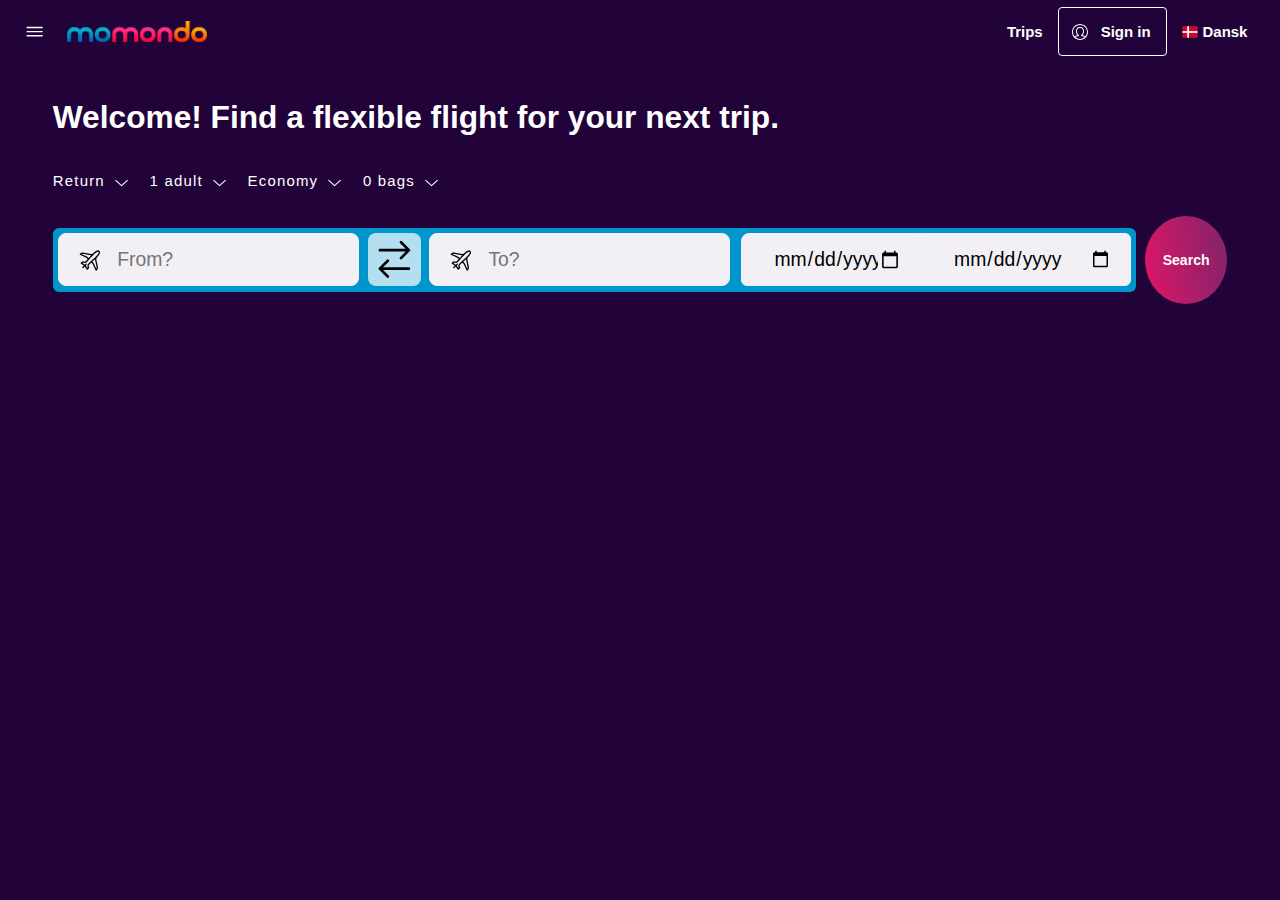
==== index.html @ 972aa904 "front page form now fully styled" ====
<!DOCTYPE html>
<html lang="en">

<head>
    <meta charset="UTF-8" />
    <meta http-equiv="X-UA-Compatible" content="IE=edge" />
    <meta name="viewport" content="width=device-width, initial-scale=1.0" />
    <title>Document</title>
    <link rel="stylesheet" href="css_app.css" />
</head>

<body oncontextmenu="toggle_menu(); return false">
    <div id="menu_container" onclick="toggle_menu()">
        <div id="menu"></div>
    </div>
    <header>
        <nav>
            <div id="logo_container">
                <button id="burger" onclick="toggle_menu()">
                    <svg style="fill: white; width: 1.55rem" xmlns="http://www.w3.org/2000/svg" viewBox="0 0 200 200">
                        <path
                            d="M155 135H45a5 5 0 1 1 0-10h110c2.762 0 5 2.238 5 5s-2.238 5-5 5zm0-30H45a5 5 0 1 1 0-10h110a5 5 0 1 1 0 10zm0-30H45a5 5 0 0 1 0-10h110a5 5 0 1 1 0 10z">
                        </path>
                    </svg>
                </button>
                <button id="burger_x" style="display:none;" onclick="toggle_menu()">
                    <svg style="fill: white; width: 1.55rem" xmlns="http://www.w3.org/2000/svg" viewBox="0 0 200 200">
                        <path
                            d="M168.535 168.535a4.998 4.998 0 0 1-7.07 0L100 107.071l-61.464 61.464a5 5 0 1 1-7.071-7.07L92.929 100L31.464 38.536a5 5 0 1 1 7.071-7.071L100 92.929l61.465-61.464a5 5 0 0 1 7.07 7.071L107.071 100l61.464 61.465a4.998 4.998 0 0 1 0 7.07z">
                        </path>
                    </svg>
                </button>

                <a class="toggle_mobile" href="/">
                    <span cleanup=""><svg style="width: 1.45rem" viewBox="0 0 156 156"
                            xmlns="http://www.w3.org/2000/svg">
                            <defs>
                                <linearGradient x1=".026%" y1="50.008%" x2="100%" y2="50.008%" id="logos805a">
                                    <stop stop-color="#FCB913" offset="0%"></stop>
                                    <stop stop-color="#FBAC15" offset="7%"></stop>
                                    <stop stop-color="#F57A1B" offset="38%"></stop>
                                    <stop stop-color="#F15620" offset="64%"></stop>
                                    <stop stop-color="#EF4023" offset="86%"></stop>
                                    <stop stop-color="#EE3824" offset="100%"></stop>
                                </linearGradient>
                                <linearGradient x1=".027%" y1="49.985%" x2="100%" y2="49.985%" id="logos805b">
                                    <stop stop-color="#E84698" offset="0%"></stop>
                                    <stop stop-color="#E64392" offset="18%"></stop>
                                    <stop stop-color="#E23C82" offset="42%"></stop>
                                    <stop stop-color="#DB3166" offset="69%"></stop>
                                    <stop stop-color="#D12040" offset="98%"></stop>
                                    <stop stop-color="#D01F3D" offset="100%"></stop>
                                </linearGradient>
                                <linearGradient x1="-.015%" y1="50.04%" x2="99.966%" y2="50.04%" id="logos805c">
                                    <stop stop-color="#48C3D6" offset="0%"></stop>
                                    <stop stop-color="#42BBD3" offset="18%"></stop>
                                    <stop stop-color="#32A6CA" offset="44%"></stop>
                                    <stop stop-color="#1784BB" offset="76%"></stop>
                                    <stop stop-color="#0067AE" offset="100%"></stop>
                                </linearGradient>
                                <linearGradient x1=".001%" y1="50.048%" x2="100%" y2="50.048%" id="logos805d">
                                    <stop stop-color="#E84698" offset="0%"></stop>
                                    <stop stop-color="#E64392" offset="18%"></stop>
                                    <stop stop-color="#E23C82" offset="42%"></stop>
                                    <stop stop-color="#DB3166" offset="69%"></stop>
                                    <stop stop-color="#D12040" offset="98%"></stop>
                                    <stop stop-color="#D01F3D" offset="100%"></stop>
                                </linearGradient>
                                <linearGradient x1=".03%" y1="49.99%" x2="100.045%" y2="49.99%" id="logos805e">
                                    <stop stop-color="#FCB913" offset="0%"></stop>
                                    <stop stop-color="#FBAC15" offset="7%"></stop>
                                    <stop stop-color="#F57A1B" offset="38%"></stop>
                                    <stop stop-color="#F15620" offset="64%"></stop>
                                    <stop stop-color="#EF4023" offset="86%"></stop>
                                    <stop stop-color="#EE3824" offset="100%"></stop>
                                </linearGradient>
                                <linearGradient x1=".008%" y1="49.989%" x2="99.979%" y2="49.989%" id="logos805f">
                                    <stop stop-color="#E84698" offset="0%"></stop>
                                    <stop stop-color="#E64392" offset="18%"></stop>
                                    <stop stop-color="#E23C82" offset="42%"></stop>
                                    <stop stop-color="#DB3166" offset="69%"></stop>
                                    <stop stop-color="#D12040" offset="98%"></stop>
                                    <stop stop-color="#D01F3D" offset="100%"></stop>
                                </linearGradient>
                                <linearGradient x1="-.011%" y1="50.024%" x2="99.999%" y2="50.024%" id="logos805g">
                                    <stop stop-color="#48C3D6" offset="0%"></stop>
                                    <stop stop-color="#42BBD3" offset="18%"></stop>
                                    <stop stop-color="#32A6CA" offset="44%"></stop>
                                    <stop stop-color="#1784BB" offset="76%"></stop>
                                    <stop stop-color="#0067AE" offset="100%"></stop>
                                </linearGradient>
                                <linearGradient x1=".001%" y1="49.995%" x2="100.01%" y2="49.995%" id="logos805h">
                                    <stop stop-color="#FCB913" offset="0%"></stop>
                                    <stop stop-color="#FBAC15" offset="7%"></stop>
                                    <stop stop-color="#F57A1B" offset="38%"></stop>
                                    <stop stop-color="#F15620" offset="64%"></stop>
                                    <stop stop-color="#EF4023" offset="86%"></stop>
                                    <stop stop-color="#EE3824" offset="100%"></stop>
                                </linearGradient>
                                <linearGradient x1="-.015%" y1="50.005%" x2="99.99%" y2="50.005%" id="logos805i">
                                    <stop stop-color="#48C3D6" offset="0%"></stop>
                                    <stop stop-color="#42BBD3" offset="18%"></stop>
                                    <stop stop-color="#32A6CA" offset="44%"></stop>
                                    <stop stop-color="#1784BB" offset="76%"></stop>
                                    <stop stop-color="#0067AE" offset="100%"></stop>
                                </linearGradient>
                                <linearGradient x1="-.005%" y1="49.951%" x2="100.001%" y2="49.951%" id="logos805j">
                                    <stop stop-color="#E84698" offset="0%"></stop>
                                    <stop stop-color="#E64392" offset="18%"></stop>
                                    <stop stop-color="#E23C82" offset="42%"></stop>
                                    <stop stop-color="#DB3166" offset="69%"></stop>
                                    <stop stop-color="#D12040" offset="98%"></stop>
                                    <stop stop-color="#D01F3D" offset="100%"></stop>
                                </linearGradient>
                                <linearGradient x1="-.02%" y1="49.977%" x2="100.002%" y2="49.977%" id="logos805k">
                                    <stop stop-color="#48C3D6" offset="0%"></stop>
                                    <stop stop-color="#42BBD3" offset="18%"></stop>
                                    <stop stop-color="#32A6CA" offset="44%"></stop>
                                    <stop stop-color="#1784BB" offset="76%"></stop>
                                    <stop stop-color="#0067AE" offset="100%"></stop>
                                </linearGradient>
                                <linearGradient x1="-.003%" y1="50%" x2="100.01%" y2="50%" id="logos805l">
                                    <stop stop-color="#FCB913" offset="0%"></stop>
                                    <stop stop-color="#FBAC15" offset="7%"></stop>
                                    <stop stop-color="#F57A1B" offset="38%"></stop>
                                    <stop stop-color="#F15620" offset="64%"></stop>
                                    <stop stop-color="#EF4023" offset="86%"></stop>
                                    <stop stop-color="#EE3824" offset="100%"></stop>
                                </linearGradient>
                            </defs>
                            <g fill="none">
                                <path
                                    d="M66.723.81a1.13 1.13 0 00-.947 1.116 1.006 1.006 0 000 .144l7.373 47.78v.09a.777.777 0 00.776.618l.152-.02a30.07 30.07 0 013.907-.272 29.42 29.42 0 013.928.276h.143a.776.776 0 00.772-.723l7.374-47.703c0-.035.023-.183.023-.218 0-.522-.358-.976-.865-1.097-.032 0-.16-.023-.195-.03A78.832 78.832 0 0078 0a77.604 77.604 0 00-11.254.81h-.023z"
                                    fill="url(#logos805a)"></path>
                                <path
                                    d="M66.723 154.794a1.123 1.123 0 01-.947-1.113.932.932 0 010-.144l7.373-47.78v-.09a.777.777 0 01.776-.618h.152c2.598.369 5.236.369 7.835 0h.143a.777.777 0 01.772.724l7.374 47.694c0 .04.023.183.023.222 0 .523-.358.977-.865 1.097l-.195.031a78.582 78.582 0 01-22.433 0l-.008-.023z"
                                    fill="url(#logos805b)"></path>
                                <path
                                    d="M154.8 66.5a1.118 1.118 0 00-1.105-.949h-.148l-47.665 7.392a.465.465 0 00-.085 0 .778.778 0 00-.617.754v.152a28.247 28.247 0 010 7.858v.144c0 .353.238.661.578.751l.143.024 47.577 7.391c.038 0 .186.023.225.023.52.001.973-.359 1.09-.867.015-.063.025-.127.031-.19a78.937 78.937 0 000-22.49l-.023.007z"
                                    fill="url(#logos805c)"></path>
                                <path
                                    d="M1.2 66.5a1.126 1.126 0 011.109-.949h.147l47.666 7.392a.422.422 0 01.085 0 .778.778 0 01.617.754.99.99 0 010 .152 29.892 29.892 0 00-.271 3.918c.003 1.317.095 2.632.275 3.937v.143c0 .352-.236.66-.574.751l-.144.024-47.58 7.391c-.035 0-.182.024-.217.024a1.122 1.122 0 01-1.09-.868 1.56 1.56 0 01-.032-.19 79.074 79.074 0 010-22.49l.008.011z"
                                    fill="url(#logos805d)"></path>
                                <path
                                    d="M106.639 5.478a1.124 1.124 0 00-1.44.622L87.736 51.177a.779.779 0 00.454 1.066 28.37 28.37 0 016.784 3.929c.037.03.076.06.116.085a.775.775 0 00.94-.128s.07-.074.092-.109l30.168-37.619c.02-.031.105-.148.124-.183.259-.45.175-1.02-.201-1.377a1.382 1.382 0 00-.152-.124 79.014 79.014 0 00-9.255-6.299 77.638 77.638 0 00-10.144-4.937l-.023-.003z"
                                    fill="url(#logos805e)"></path>
                                <path
                                    d="M29.834 138.828a1.122 1.122 0 01-.268-1.435c.024-.04.055-.078.082-.117l30.226-37.685a.775.775 0 011.145-.132 30.447 30.447 0 003.248 2.198 28.911 28.911 0 003.539 1.727l.132.058a.779.779 0 01.36.88s-.03.097-.046.14l-17.416 44.983a.92.92 0 01-.09.202c-.26.45-.794.662-1.292.514a1.895 1.895 0 01-.178-.074 78.232 78.232 0 01-19.426-11.25l-.016-.009z"
                                    fill="url(#logos805f)"></path>
                                <path
                                    d="M150.148 106.512a1.126 1.126 0 00-.489-1.377.752.752 0 00-.132-.059l-44.96-17.506-.082-.035a.775.775 0 00-.974.49 30.766 30.766 0 01-1.72 3.529 29.594 29.594 0 01-2.203 3.271.78.78 0 00.151 1.152l37.525 30.24a1.116 1.116 0 001.552-.07l.121-.153a79.021 79.021 0 0011.211-19.478v-.004z"
                                    fill="url(#logos805g)"></path>
                                <path
                                    d="M17.129 29.52a1.115 1.115 0 011.432-.265.636.636 0 01.12.085L56.27 59.63l.07.058a.78.78 0 01.155.97l-.09.124a27.957 27.957 0 00-3.915 6.8l-.058.132a.775.775 0 01-.877.362l-.136-.05-44.88-17.452a.93.93 0 01-.201-.094 1.122 1.122 0 01-.512-1.291c.019-.063.042-.124.07-.183a78.686 78.686 0 0111.222-19.452l.012-.035z"
                                    fill="url(#logos805h)"></path>
                                <path
                                    d="M138.84 29.473a1.116 1.116 0 00-1.432-.265l-.12.086L99.72 59.61c-.024 0-.047.039-.07.054a.78.78 0 00-.151.969c.026.044.054.087.085.128a29.64 29.64 0 012.192 3.252 29.301 29.301 0 011.727 3.545c.017.045.037.089.058.132a.775.775 0 00.878.362l.14-.055 44.87-17.506c.068-.028.134-.059.198-.093a1.122 1.122 0 00.439-1.475 78.76 78.76 0 00-11.254-19.451h.008z"
                                    fill="url(#logos805i)"></path>
                                <path
                                    d="M5.875 106.566c-.198-.516.008-1.1.485-1.377l.136-.066 44.95-17.506a.322.322 0 01.084-.031.775.775 0 01.974.486 30.22 30.22 0 001.72 3.528 29.691 29.691 0 002.29 3.385.78.78 0 01-.125.941s-.078.07-.113.094l-37.498 30.27-.178.124a1.12 1.12 0 01-1.378-.202c-.023-.02-.1-.124-.124-.148a78.77 78.77 0 01-6.29-9.305 77.923 77.923 0 01-4.933-10.165v-.028z"
                                    fill="url(#logos805j)"></path>
                                <path
                                    d="M126.213 138.793a1.126 1.126 0 00.182-1.56L96.15 99.572a.775.775 0 00-1.14-.132 29.566 29.566 0 01-3.25 2.197 28.733 28.733 0 01-3.535 1.74l-.132.058a.779.779 0 00-.306 1.015l17.463 44.983c0 .035.073.167.089.203.26.453.797.666 1.296.513l.178-.07a78.617 78.617 0 0019.403-11.282l-.003-.004z"
                                    fill="url(#logos805k)"></path>
                                <path
                                    d="M49.315 5.497a1.12 1.12 0 011.37.49l.065.132L68.233 51.18c.01.028.02.057.027.086a.779.779 0 01-.485.98 28.459 28.459 0 00-6.78 3.933c-.037.032-.076.06-.116.086a.775.775 0 01-.94-.124 1.412 1.412 0 01-.089-.113L29.66 18.436a7.444 7.444 0 01-.133-.183c-.26-.45-.176-1.02.202-1.377a1.58 1.58 0 01.152-.124 78.835 78.835 0 019.282-6.307 77.891 77.891 0 0110.12-4.944l.032-.004z"
                                    fill="url(#logos805l)"></path>
                            </g>
                        </svg></span>
                </a>
                <a href="/"><img id="logo" class="toggle_700" src="img/momondo.png" alt="momondo.png" /></a>

            </div>

            <div class="flex">
                <a href="trips" class="orange-hover">Trips</a>

                <div class="toggle_700_flex" id="login-button">
                    <svg id="man" xmlns="http://www.w3.org/2000/svg" viewBox="0 0 200 200">
                        <path
                            d="M180 100c0-44.1-35.9-80-80-80s-80 35.9-80 80s35.9 80 80 80s80-35.9 80-80zm-80-70c38.6 0 70 31.4 70 70c0 16.3-5.6 31.3-15 43.2c-.5-.7-1-1.4-1.7-2c-3.2-3.1-17.3-7.1-27.3-9.6c9.5-10.2 13.9-25.5 13.9-38.3c0-28.7-13.5-43.3-40-43.3s-40 14.6-40.1 43.3c0 12.8 4.4 28.1 13.9 38.3c-9.9 2.5-24 6.5-27.2 9.5c-.6.6-1.2 1.2-1.7 2C35.6 131.2 30 116.2 30 100c0-38.6 31.4-70 70-70zM52 150.9c.6-1.4 1.1-2.1 1.3-2.4c3.4-2.2 25.1-8 32.5-9.5c4.5-.9 5.5-7 1.4-9.3c-10.4-5.8-17.4-20.5-17.4-36.4C70 70 79 60 100 60c20.7 0 30 10.3 30 33.3c0 15.7-7.2 30.7-17.4 36.4c-4 2.2-3.1 8.3 1.4 9.2c9.6 2.1 29.4 7.4 32.6 9.5c.3.3.8 1.1 1.4 2.4c-27.1 25.5-69 25.6-96 .1z">
                        </path>
                    </svg>
                    <a class="login-letteres" href="signin">Sign in</a>
                </div>

                <a href="signin" class="toggle_mobile">
                    <svg id="man" xmlns="http://www.w3.org/2000/svg" viewBox="0 0 200 200">
                        <path
                            d="M180 100c0-44.1-35.9-80-80-80s-80 35.9-80 80s35.9 80 80 80s80-35.9 80-80zm-80-70c38.6 0 70 31.4 70 70c0 16.3-5.6 31.3-15 43.2c-.5-.7-1-1.4-1.7-2c-3.2-3.1-17.3-7.1-27.3-9.6c9.5-10.2 13.9-25.5 13.9-38.3c0-28.7-13.5-43.3-40-43.3s-40 14.6-40.1 43.3c0 12.8 4.4 28.1 13.9 38.3c-9.9 2.5-24 6.5-27.2 9.5c-.6.6-1.2 1.2-1.7 2C35.6 131.2 30 116.2 30 100c0-38.6 31.4-70 70-70zM52 150.9c.6-1.4 1.1-2.1 1.3-2.4c3.4-2.2 25.1-8 32.5-9.5c4.5-.9 5.5-7 1.4-9.3c-10.4-5.8-17.4-20.5-17.4-36.4C70 70 79 60 100 60c20.7 0 30 10.3 30 33.3c0 15.7-7.2 30.7-17.4 36.4c-4 2.2-3.1 8.3 1.4 9.2c9.6 2.1 29.4 7.4 32.6 9.5c.3.3.8 1.1 1.4 2.4c-27.1 25.5-69 25.6-96 .1z">
                        </path>
                    </svg>
                </a>

                <div class="flex">
                    <img id="denmark-icon" src="img/denmark-icon.png" alt="denmark icon" />
                    <a href="danish" id="dansk" class="orange-hover toggle_700">Dansk</a>
                </div>
            </div>
        </nav>
    </header>

























    <main id="index">
        <div class="center_container">
            <h1>Welcome! Find a flexible flight for your next trip.</h1>
        </div>

        <div class="center_container">
            <div id="trip_details">
                <div>
                    <p>Return</p>
                    <svg style="width:1.2rem;fill:white;margin-left:6px;" xmlns="http://www.w3.org/2000/svg"
                        viewBox="0 0 200 200">
                        <path
                            d="M100 135a4.99 4.99 0 0 1-3.363-1.3l-55-50a5 5 0 1 1 6.727-7.399L100 123.243L151.637 76.3a5 5 0 1 1 6.726 7.399l-55 50A4.986 4.986 0 0 1 100 135z">
                        </path>
                    </svg>
                </div>
                <div>
                    <p>1 adult</p>
                    <svg style="width:1.2rem;fill:white;margin-left:6px;" xmlns="http://www.w3.org/2000/svg"
                        viewBox="0 0 200 200">
                        <path
                            d="M100 135a4.99 4.99 0 0 1-3.363-1.3l-55-50a5 5 0 1 1 6.727-7.399L100 123.243L151.637 76.3a5 5 0 1 1 6.726 7.399l-55 50A4.986 4.986 0 0 1 100 135z">
                        </path>
                    </svg>
                </div>
                <div>
                    <p>Economy</p>
                    <svg style="width:1.2rem;fill:white;margin-left:6px;" xmlns="http://www.w3.org/2000/svg"
                        viewBox="0 0 200 200">
                        <path
                            d="M100 135a4.99 4.99 0 0 1-3.363-1.3l-55-50a5 5 0 1 1 6.727-7.399L100 123.243L151.637 76.3a5 5 0 1 1 6.726 7.399l-55 50A4.986 4.986 0 0 1 100 135z">
                        </path>
                    </svg>
                </div>
                <div>
                    <p>0 bags</p>
                    <svg style="width:1.2rem;fill:white;margin-left:6px;" xmlns="http://www.w3.org/2000/svg"
                        viewBox="0 0 200 200">
                        <path
                            d="M100 135a4.99 4.99 0 0 1-3.363-1.3l-55-50a5 5 0 1 1 6.727-7.399L100 123.243L151.637 76.3a5 5 0 1 1 6.726 7.399l-55 50A4.986 4.986 0 0 1 100 135z">
                        </path>
                    </svg>
                </div>
            </div>
            <form id="flight_form" action="http://localhost/flight_search">
                <div id="from_to_container">
                    <div id="from-container">
                        <div class="input-caontainer">
                            <svg style="width:1.5rem;" xmlns="http://www.w3.org/2000/svg" viewBox="0 0 200 200">
                                <path
                                    d="M140.448 177.069l-19.846-43.661c-2.877-6.328-7.998-11.612-12.447-14.676a1029.409 1029.409 0 0 1-14.935 12.983c-4.045 3.618-5.452 9.494-3.67 15.347l2.733 8.981a4.997 4.997 0 0 1-1.248 4.991l-10 10c-2.267 2.268-6.043 1.838-7.754-.851l-14.154-22.241l-10.592 10.592a5 5 0 1 1-7.071-7.07l10.593-10.593l-22.242-14.153c-2.695-1.716-3.112-5.493-.851-7.754l10-10a5 5 0 0 1 4.992-1.248l8.981 2.733c5.85 1.777 11.728.375 15.348-3.671c4.269-5.007 8.599-9.988 12.983-14.935c-3.063-4.449-8.349-9.571-14.676-12.447L22.931 59.552c-3.563-1.619-3.965-6.539-.705-8.712l11.53-7.687a15.083 15.083 0 0 1 11.333-2.213l60.319 12.364c6.006 1.33 14.836-3.512 20.984-9.246c6.775-6.625 13.831-12.567 25.684-17.738c5.899-2.573 12.876-1.07 17.773 3.828l.003.002c4.898 4.897 6.401 11.874 3.828 17.773c-5.171 11.853-11.111 18.909-17.735 25.682c-5.736 6.148-10.583 14.976-9.266 20.906l12.382 60.4a15.1 15.1 0 0 1-2.215 11.332l-7.687 11.53c-2.182 3.276-7.096 2.849-8.711-.704zm-24.66-65.169c5.789 4.467 10.925 10.784 13.918 17.369l16.123 35.472l2.697-4.045a5.034 5.034 0 0 0 .738-3.778L136.9 96.6a19.235 19.235 0 0 1-.445-3.891a1041.686 1041.686 0 0 1-20.667 19.191zm-49.416 28.799l12 18.857l3.471-3.471l-1.86-6.111c-2.938-9.652-.396-19.525 6.631-25.767l.077-.066c23.665-20.174 47.419-42.531 62.016-57.438c6.149-6.558 10.969-11.688 15.808-22.779c1.113-2.552-.165-5.136-1.733-6.703l-.003-.002c-1.567-1.568-4.151-2.846-6.704-1.734c-10.394 4.535-15.439 8.933-22.782 15.811c-15.335 15.027-37.539 38.676-57.433 62.013l-.067.076c-6.242 7.028-16.115 9.567-25.767 6.631l-6.111-1.859l-3.471 3.471l18.858 12l7.164-7.163a5 5 0 1 1 7.071 7.07l-7.165 7.164zM35.258 54.17l35.471 16.124c6.585 2.993 12.903 8.128 17.37 13.918a1045.845 1045.845 0 0 1 19.202-20.678a19.358 19.358 0 0 1-3.982-.452L43.081 50.735a5.039 5.039 0 0 0-3.778.738l-4.045 2.697z">
                                </path>
                            </svg>
                            <input id="from-input" type="text" placeholder="From?" oninput="show_from_results()">
                        </div>
                        <div id="from-results"></div>
                    </div>
                    <div id="switch">
                        <svg xmlns="http://www.w3.org/2000/svg" viewBox="0 0 200 200">
                            <path
                                d="M71.465 101.465a4.998 4.998 0 0 1 7.07 0a4.998 4.998 0 0 1 0 7.07L57.071 130H155a5 5 0 1 1 0 10H57.071l21.464 21.465a4.998 4.998 0 0 1 0 7.07a4.998 4.998 0 0 1-7.07 0l-30-30a4.998 4.998 0 0 1 0-7.07l30-30zm87.071-32.929a5 5 0 0 0 0-7.071l-30-30a5.001 5.001 0 0 0-7.071 7.071L142.929 60H45a5 5 0 1 0 0 10h97.929l-21.464 21.464a5 5 0 1 0 7.071 7.071l30-29.999z">
                            </path>
                        </svg>
                    </div>
                    <div id="to-container">
                        <div class="input-caontainer">
                            <svg style="width:1.5rem;" xmlns="http://www.w3.org/2000/svg" viewBox="0 0 200 200">
                                <path
                                    d="M140.448 177.069l-19.846-43.661c-2.877-6.328-7.998-11.612-12.447-14.676a1029.409 1029.409 0 0 1-14.935 12.983c-4.045 3.618-5.452 9.494-3.67 15.347l2.733 8.981a4.997 4.997 0 0 1-1.248 4.991l-10 10c-2.267 2.268-6.043 1.838-7.754-.851l-14.154-22.241l-10.592 10.592a5 5 0 1 1-7.071-7.07l10.593-10.593l-22.242-14.153c-2.695-1.716-3.112-5.493-.851-7.754l10-10a5 5 0 0 1 4.992-1.248l8.981 2.733c5.85 1.777 11.728.375 15.348-3.671c4.269-5.007 8.599-9.988 12.983-14.935c-3.063-4.449-8.349-9.571-14.676-12.447L22.931 59.552c-3.563-1.619-3.965-6.539-.705-8.712l11.53-7.687a15.083 15.083 0 0 1 11.333-2.213l60.319 12.364c6.006 1.33 14.836-3.512 20.984-9.246c6.775-6.625 13.831-12.567 25.684-17.738c5.899-2.573 12.876-1.07 17.773 3.828l.003.002c4.898 4.897 6.401 11.874 3.828 17.773c-5.171 11.853-11.111 18.909-17.735 25.682c-5.736 6.148-10.583 14.976-9.266 20.906l12.382 60.4a15.1 15.1 0 0 1-2.215 11.332l-7.687 11.53c-2.182 3.276-7.096 2.849-8.711-.704zm-24.66-65.169c5.789 4.467 10.925 10.784 13.918 17.369l16.123 35.472l2.697-4.045a5.034 5.034 0 0 0 .738-3.778L136.9 96.6a19.235 19.235 0 0 1-.445-3.891a1041.686 1041.686 0 0 1-20.667 19.191zm-49.416 28.799l12 18.857l3.471-3.471l-1.86-6.111c-2.938-9.652-.396-19.525 6.631-25.767l.077-.066c23.665-20.174 47.419-42.531 62.016-57.438c6.149-6.558 10.969-11.688 15.808-22.779c1.113-2.552-.165-5.136-1.733-6.703l-.003-.002c-1.567-1.568-4.151-2.846-6.704-1.734c-10.394 4.535-15.439 8.933-22.782 15.811c-15.335 15.027-37.539 38.676-57.433 62.013l-.067.076c-6.242 7.028-16.115 9.567-25.767 6.631l-6.111-1.859l-3.471 3.471l18.858 12l7.164-7.163a5 5 0 1 1 7.071 7.07l-7.165 7.164zM35.258 54.17l35.471 16.124c6.585 2.993 12.903 8.128 17.37 13.918a1045.845 1045.845 0 0 1 19.202-20.678a19.358 19.358 0 0 1-3.982-.452L43.081 50.735a5.039 5.039 0 0 0-3.778.738l-4.045 2.697z">
                                </path>
                            </svg>
                            <input id="to-input" type="text" placeholder="To?" oninput="show_to_results()">
                        </div>
                        <div id="to-results"></div>
                    </div>
                </div>
                <div id="time_container">
                    <div class="input-caontainer one">
                        <input type="date">
                    </div>
                    <div class="input-caontainer two">
                        <input type="date">
                    </div>
                </div>
                <button class="button_type_3">Search</button>
            </form>
        </div>
    </main>
    <script src="app.js"></script>
</body>

</html>
---- css_app.css ----
* {
  box-sizing: border-box;
  margin: 0;
  padding: 0;
  font-family: "Segoe UI", Tahoma, Geneva, Verdana, sans-serif;
  font-size: 1.1rem;
}

body {
  width: 100%;
  height: 100vh;
  background: rgba(33, 3, 58, 1);
  overflow-x: hidden;
}

.input-caontainer {
  height: 3rem;
  width: 100%;
  padding: 0 1rem;
  border-radius: 8px;
  font-family: CeraPro-Regular, "Cera Pro", sans-serif;
  font-weight: 400;
  line-height: 24px;
  font-size: 1rem;
  color: #150127;
  background-color: #f3f0f5;
  border: 1px solid #f3f0f5;
  /* display: flex; */
  display: grid;
  align-items: center;
  grid-auto-flow: column;

  margin-top: 0.3rem;
}

input {
  background: none;
  outline: none;
  border: none;
  padding-left: 0.8rem;
}

.input-caontainer2 input {
  height: 3rem;
  width: 100%;
  padding: 0 1rem;
  border-radius: 3px;
  font-family: CeraPro-Regular, "Cera Pro", sans-serif;
  font-weight: 400;
  line-height: 24px;
  font-size: 1rem;
  color: #150127;
  background: none;
  border: 1px solid #f3f0f5;
  display: flex;
  margin-top: 0.5rem;
}

.input-caontainer2 input:focus {
  box-shadow: 0px 5px 10px rgba(64, 164, 204, 0.75);
  border-bottom: 2px solid #2444a4;
}

.button_type_1,
.button_type_2,
.button_type_3 {
  all: unset;
  background: linear-gradient(
    80deg,
    rgba(222, 22, 102, 1) 0%,
    rgba(127, 36, 106, 1) 100%
  );
  width: 100%;
  border-radius: 5px;
  padding: 0.5rem 0;
  color: white !important;
  font-weight: 600;
  font-size: 0.9rem;
  text-align: center;
  font-family: "Cera Pro", sans-serif;
  /*  margin-top: 0.5rem; */
  cursor: pointer;
  border: none !important;
}

.button_type_1:hover {
  filter: brightness(90%);
}

.button_type_2:hover {
  background: #ddd6e3;
}

.button_type_2 {
  background: none;
  border: 1px solid black !important;
  margin-top: 0;
}

.button_type_2 {
  color: black !important;
  text-decoration: none;
  font-size: 0.9rem;
  font-weight: 100;
}

.button_type_3 {
  width: 50px;
  height: 50px;
  border-radius: 100% !important;
  padding: 1rem !important;
  font-size: 0.8rem !important;
}

.error_style {
  font-size: 0.7rem;
  color: red;
}

.validate_error {
  box-shadow: 0px 5px 10px rgba(204, 64, 64, 0.75) !important;
  border-bottom: 2px solid #a42424 !important;
}

h1 {
  font-family: CeraPro-Bold, "Cera Pro", sans-serif;
  font-weight: 700;
  font-size: 1.34rem;
  text-align: center;
  color: white;
  padding-top: 2.8rem;
}

a,
p,
h2 {
  font-family: "cerapro-bold", sans-serif;
  text-decoration: none;
}

#menu_container {
  background: rgba(33, 3, 58, 0.5);
  position: absolute;
  top: 3.6rem;
  left: -200vw;
  width: 200vw;
  height: 100vh;
  z-index: 9999;
  transition: 0.2s linear;
}

#menu_container.active {
  left: 0;
}

#menu_container #menu {
  width: 300px;
  height: 100vh;
  padding: 1rem;
  color: white;
  background: rgba(33, 3, 58, 1);
  box-shadow: 0px 0px 10px 0px rgba(0, 0, 0, 1);
}

nav {
  display: flex;
  justify-content: space-between;
  align-items: center;
  padding: 0 1rem;
  width: 100%;
  height: 3.6rem;
  background: rgba(33, 3, 58, 1);
}

nav #logo_container {
  display: flex;
  align-items: center;
}

nav #logo_container button {
  all: unset;
  cursor: pointer;
  height: 1.55rem;
  padding: 0.2rem;
}
nav #logo_container button:hover {
  background: rgba(255, 255, 255, 0.9);
  border-radius: 4px;
}
nav #logo_container button:hover path {
  fill: rgba(33, 3, 58, 1);
  color: rgba(33, 3, 58, 1);
}

.toggle_700 {
  display: none;
}

.toggle_700_flex {
  display: none;
}
.toggle_mobile {
  display: block;
}

nav a {
  color: white;
  text-decoration: none;
  font-weight: 600;
  font-size: 0.85rem;
  padding: 15px 15px;
}

nav #denmark-icon {
  padding-left: 15px;
}

nav #man-icon {
  width: 20px;
  filter: invert(1);
}

nav svg {
  fill: white;
  width: 20px;
  margin: 0;
  padding: 0;
}

nav #login-button {
  border: 1px solid white;
  border-radius: 4px;
  cursor: pointer;
  padding-left: 11px;
}

nav #login-button:hover {
  background: rgba(255, 255, 255, 0.8);
  border-color: rgba(33, 3, 58, 1);
  fill: black;
  color: black;
}

nav #login-button:hover svg,
#login-button:hover a {
  fill: rgba(33, 3, 58, 1);
  color: rgba(33, 3, 58, 1);
}

nav #login-button a {
  padding-left: 11px;
}

nav #dansk {
  padding-left: 5px;
}

nav #logo {
  width: 140px;
  cursor: pointer;
}

main#index {
  padding: 0 3rem;
}

main#index h1 {
  padding: 2rem 1rem;
}

main#index #from_to_container,
main#index #time_container {
  background-color: #0095cc;
  border-radius: 6px;
  padding: 0 0.3rem;
}

main#index #from_to_container {
  border-bottom-left-radius: 0;
  border-bottom-right-radius: 0;
}
main#index #time_container {
  border-top-left-radius: 0;
  border-top-right-radius: 0;
}
main#index #flight_form {
  position: relative;
}
main#index #flight_form div#switch {
  border: 5px solid #0095cc;
  top: 40px;
}

div#flights-search {
  /* width: 100vw; */
  height: 20rem;
  /*  padding: 2rem 1rem; */
  background-color: #150127;
}

div#trip_details {
  display: flex;
  flex-wrap: wrap;
  align-items: center;
  padding: 0.5rem 0;
  padding-top: 2rem;
  padding-top: 0.1rem;
}

div#trip_details > * {
  display: flex;
  align-items: start;
  margin-right: 1rem;
}

div#trip_details p {
  color: white;
  font-size: 0.85rem;
  font-weight: 400;
  letter-spacing: 0.08em;
  padding-bottom: 1rem;
}

#flight_form {
  display: grid;
  /* justify-items: center; */
}

/* .blue_border {
  background-color: #0095cc;
  border-radius: 8px;
  /* padding: 4px;
  border-radius: 4px; */ /*
  padding: 0 0.3rem;
}

.blue_border:first-child {
  border-bottom-left-radius: 0;
  border-bottom-right-radius: 0;
}
.blue_border:nth-child(2) {
  border-top-left-radius: 0;
  border-top-right-radius: 0;
} */

/* .switch_blue_border {
  border: 5px solid #0095cc !important;
} */

#flight_form div#from-container div#from-results {
  display: none;
  width: 455px;
  background: white;
  border-radius: 8px;
  margin-top: 8px;
  position: absolute;
  padding: 1rem;
  z-index: 999999;
}

div.city-contaier {
  display: flex;
  align-items: center;
  padding: 0.5rem;
  border-radius: 8px;
}

div.city-contaier img {
  height: 3rem;
  width: 3rem;
  border-radius: 8px;
  margin-right: 15px;
}

div.city-contaier p {
  color: #150127;
  font-size: 0.85rem;
  font-weight: 700;
}

div.city-contaier p:nth-child(3) {
  padding-left: 5px;
}

div.city-contaier p:nth-child(3),
.city-contaier p:nth-child(2) {
  color: #9684a4;
  font-weight: 400;
  font-size: 0.8rem;
}
div.city-contaier .flex p:nth-child(2) {
  padding-left: 5px;
  color: #150127;
  font-size: 0.85rem;
  font-weight: 700;
}

div.city-contaier input {
  margin-left: auto;
}

div.city-contaier:hover {
  background: rgba(33, 3, 58, 0.1);
}

#flight_form div#switch {
  height: 2rem;
  width: 2rem;
  /*   height: 3rem;
  width: 3rem; */
  background-color: #f3f0f5;
  border: 1px solid #f3f0f5;
  border-radius: 8px;
  /* margin: 0 0.5rem; */
  cursor: pointer;

  place-self: end;
  top: 270px;
  margin-right: 1rem;
  position: absolute;
  transform: rotate(90deg);
}

#flight_form #from_to_container {
  display: grid;
}

#flight_form div#to-container div#to-results {
  display: none;
  width: 455px;
  background: white;
  border-radius: 8px;
  margin-top: 8px;
  position: absolute;
  padding: 1rem;
  z-index: 999999;
}

#flight_form div#time_container {
  padding-top: 0;
}

#flight_form div#time_container > * {
  margin: 0.3rem 0;
}

#flight_form button {
  padding: 0 0.8rem;
  border-radius: 8px;
  font-family: CeraPro-Regular, "Cera Pro", sans-serif;
  font-weight: 600;
  line-height: 24px;
  font-size: 1rem;
  color: #150127;
  background-color: #f3f0f5;
  border: 1px solid #f3f0f5;
  display: flex;
  align-items: center;
  /* margin-left: 1rem; */
  margin: 0 auto;
  margin-top: 0.5rem;
  height: 3rem;
}
.the_big_black {
  width: 100vw;
  height: 100%;
  background: rgba(33, 3, 58, 0.5);
  margin-top: -3.6rem;
  position: relative;
  display: grid;
  grid-template-columns: 1fr 500px 1fr;
}
.the_big_black .module_container {
  grid-column-start: 2;
  background: white;
  height: max-content;
  margin-top: 5rem;
  border-radius: 18px;
}

.the_big_black .module_container .module_top {
  display: flex;
  justify-content: space-between;
}

.the_big_black .module_container .module_top .module_logo {
  margin: 1.2rem;
}

.the_big_black .module_container .module_top .x {
  margin: 0.8rem;
  color: gray;
  font-weight: 100;
  cursor: pointer;
  text-decoration: none;
}

.the_big_black .module_container .module_top .back {
  margin-left: 2rem;
}

.the_big_black .module_container .module_top .back a {
  font-size: 0.8rem;
  color: rgb(64, 164, 204);
}

.the_big_black .module_container .module_mid {
  display: flex;
  justify-content: center;
  padding-top: 1rem;
}

.module_txt {
  padding: 1rem 2rem;
}

.module_txt p {
  font-size: 0.8rem;
  padding-top: 0.5rem;
  font-weight: 400;
  color: rgb(110, 110, 110);
}

.the_big_black .module_container form {
  padding: 1rem 2rem;
  padding-bottom: 0;
}

.or_container .or_line {
  height: 1px;
  background: rgb(210, 210, 210);
  width: 250px;
}

.or_container p {
  padding: 0.5rem;
}

.module_bot {
  padding: 0 2rem;
}

/* .sign_up_button {
  margin-top: 1rem;
} */

.module_container .button_type_1 {
  margin-top: 1rem;
}

/* div#container{
  display: flex;
  width: 100vw;
}
div#container div#left{
  width: 30%;
  height: 10rem;
  background: rgba(33, 3, 58, 0.7);
}
div#container div#right{
  width: 70%;
  height: 10rem;
  background: rgba(33, 3, 58, 0.3);
} */
footer {
  width: 100vw;
  background: rgba(19, 0, 38, 1);
  color: rgba(255, 255, 255, 0.6);
  padding: 2rem 1rem;
  margin-top: 5rem;
}

.flex {
  display: flex;
  align-items: center;
}

.orange {
  color: #f57318;
}

.orange-hover:hover {
  color: #f57318;
  transition: color 0.2s ease;
}
.white-hover:hover {
  color: white;
  transition: color 0.2s ease;
}

.dark {
  fill: rgba(33, 3, 58, 1);
  color: rgba(33, 3, 58, 1);
}

.light {
  fill: white;
  color: white;
}

.line {
  height: 2rem;
  width: 1px;
  background: black;
  margin: 0 1rem;
  align-self: center;
}

@media screen and (min-width: 750px) {
  h1 {
    text-align: left;
    padding-left: 0 !important;
    font-size: 1.8rem;
  }
  .toggle_700 {
    display: block;
  }
  .toggle_700_flex {
    display: flex;
    align-items: center;
  }
  .toggle_mobile {
    display: none;
  }
  #flight_form #from_to_container {
    display: flex;
  }
  #flight_form #from_to_container > * {
    flex-grow: 1;
  }

  #flight_form div#switch {
    height: 3rem;
    width: 3rem;
    flex-grow: unset;
    margin: 0 0.5rem;
    margin-right: 0.5rem;
    position: static;
    transform: rotate(0deg);
  }

  main#index #flight_form div#switch {
    border: none;
    background-color: rgba(255, 255, 255, 0.7);
  }
}

@media screen and (min-width: 900px) {
  main#index {
    display: grid;
    grid-template-columns: 1fr auto 1fr;
  }
  main#index .center_container {
    grid-column: 2;
  }
  #flight_form {
    display: flex;
    align-items: center;
  }

  #flight_form input {
    min-width: 5rem;
  }

  #flight_form div#switch {
    min-width: 3rem;
  }

  main#index #flight_form #from_to_container,
  #time_container .one {
    padding-bottom: 0.3rem;
    border-bottom-left-radius: 6px;
    border-top-right-radius: 0px;
    border-bottom-right-radius: 0;
  }

  #time_container .one {
    padding-bottom: 0;
  }

  #flight_form div#time_container,
  #time_container .two {
    display: flex;
    border-top-left-radius: 0px;
    border-bottom-right-radius: 6px;
    border-bottom-left-radius: 0px;
    border-top-right-radius: 6px;
  }

  #flight_form button {
    margin-left: 0.5rem;
    margin-top: 0;
  }
}
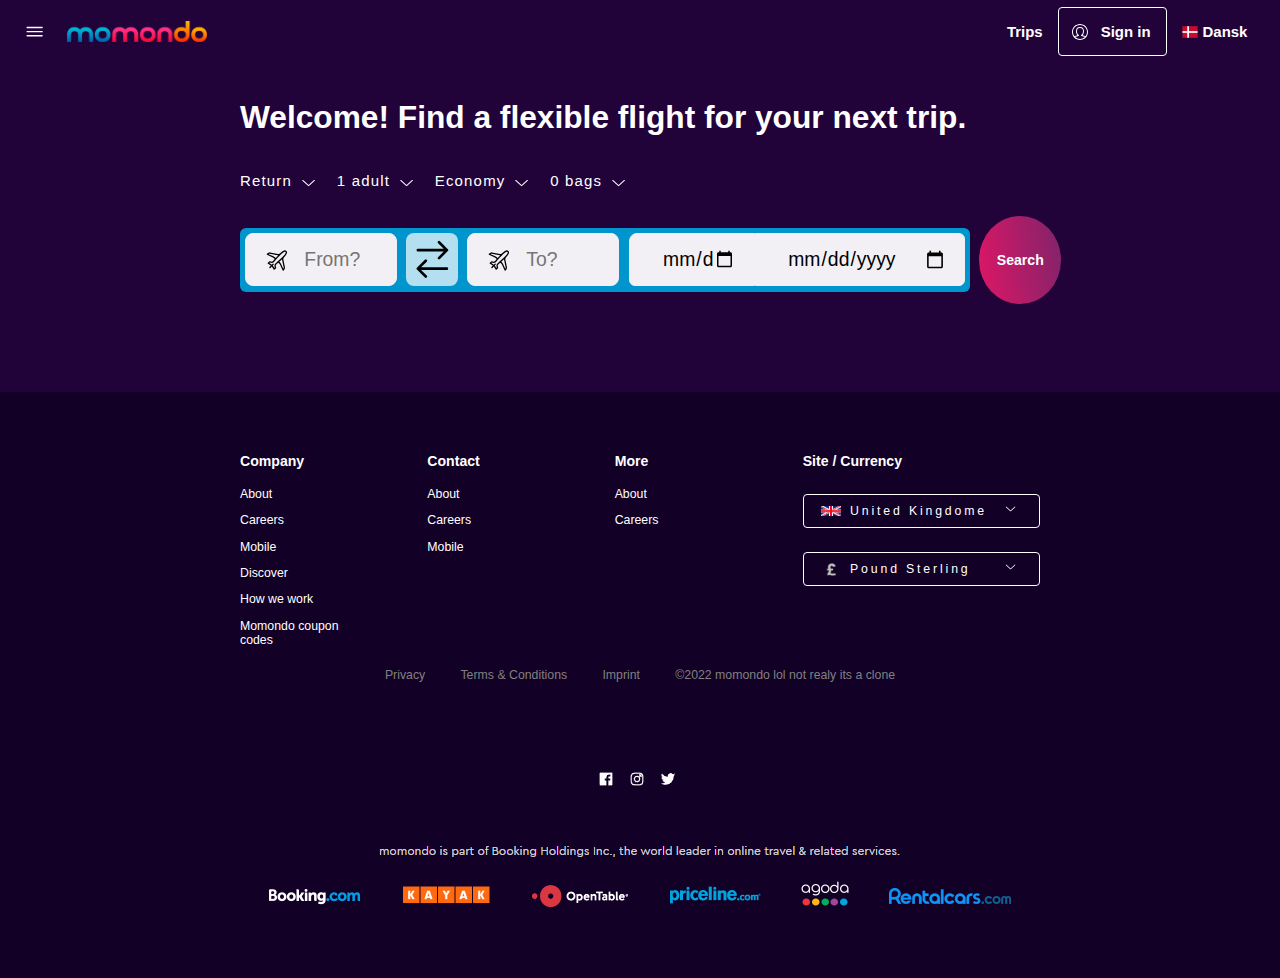
==== commit a559fbae: "footer responsive" ====
--- a/index.html
+++ b/index.html
@@ -312,6 +312,85 @@
             </form>
         </div>
     </main>
+    <footer>
+        <div class="center_container">
+            <div id="top_mid_container">
+                <div class="top">
+                    <div class="grid">
+                        <h4>Company</h4>
+                        <a href="#">About</a>
+                        <a href="#">Careers</a>
+                        <a href="#">Mobile</a>
+                        <a href="#">Discover</a>
+                        <a href="#">How we work</a>
+                        <a href="#">Momondo coupon codes</a>
+                    </div>
+                    <div class="grid">
+                        <h4>Contact</h4>
+                        <a href="#">About</a>
+                        <a href="#">Careers</a>
+                        <a href="#">Mobile</a>
+                    </div>
+                    <div class="grid">
+                        <h4>More</h4>
+                        <a href="#">About</a>
+                        <a href="#">Careers</a>
+                    </div>
+                </div>
+                <div class="mid">
+                    <h4 style="display: none;">Site / Currency</h4>
+                    <div class="border_button">
+                        <div>
+                            <h5>Site</h5>
+                            <div class="flex">
+                                <img id="uk-icon" style="width: 20px; display: none;" src="img/uk-icon.webp"
+                                    alt="uk icon" />
+                                <p>United Kingdome</p>
+                            </div>
+                        </div>
+                        <div>
+                            <svg style="width:1.2rem;fill:white;margin-left:6px;" xmlns="http://www.w3.org/2000/svg"
+                                viewBox="0 0 200 200">
+                                <path
+                                    d="M100 135a4.99 4.99 0 0 1-3.363-1.3l-55-50a5 5 0 1 1 6.727-7.399L100 123.243L151.637 76.3a5 5 0 1 1 6.726 7.399l-55 50A4.986 4.986 0 0 1 100 135z">
+                                </path>
+                            </svg>
+                        </div>
+                    </div>
+                    <div class="border_button">
+                        <div>
+                            <h5>Currency</h5>
+                            <div class="flex">
+                                <img id="pund-icon" style="width: 20px;  display: none;" src="img/pound-icon.webp"
+                                    alt="pound icon" />
+                                <p>Pound Sterling</p>
+                            </div>
+                        </div>
+                        <div>
+                            <svg style="width:1.2rem;fill:white;margin-left:6px;" xmlns="http://www.w3.org/2000/svg"
+                                viewBox="0 0 200 200">
+                                <path
+                                    d="M100 135a4.99 4.99 0 0 1-3.363-1.3l-55-50a5 5 0 1 1 6.727-7.399L100 123.243L151.637 76.3a5 5 0 1 1 6.726 7.399l-55 50A4.986 4.986 0 0 1 100 135z">
+                                </path>
+                            </svg>
+                        </div>
+                    </div>
+                </div>
+            </div>
+            <div class="bot">
+                <div class="flex">
+                    <p>Privacy</p>
+                    <p>Terms & Conditions</p>
+                    <p>Imprint</p>
+                </div>
+                <div class="flex">
+                    <p>©2022 momondo lol not realy its a clone</p>
+                </div>
+            </div>
+            <img id="footer_img" style="display: none;" src="img/footer.webp" alt="footer img">
+        </div>
+
+    </footer>
     <script src="app.js"></script>
 </body>
 
--- a/css_app.css
+++ b/css_app.css
@@ -203,7 +203,8 @@
   display: block;
 }
 
-nav a {
+nav a,
+footer a {
   color: white;
   text-decoration: none;
   font-weight: 600;
@@ -565,13 +566,94 @@
 footer {
   width: 100vw;
   background: rgba(19, 0, 38, 1);
-  color: rgba(255, 255, 255, 0.6);
-  padding: 2rem 1rem;
+  padding: 3.5rem 2rem;
   margin-top: 5rem;
+  color: white;
+}
+
+footer h4 {
+  font-family: "cerapro-regular", sans-serif;
+  font-size: 0.8rem;
+  padding-bottom: 1rem;
+}
+
+footer a {
+  padding: 0;
+  padding-bottom: 0.7rem;
+  font-size: 0.7rem;
+  font-weight: 100;
+  inline-size: 100px;
+  word-wrap: break-word;
+}
+
+footer a:hover {
+  text-decoration: underline;
+}
+
+footer .top {
+  display: flex;
+  justify-content: space-between;
+  align-items: flex-start;
+}
+
+footer .top .grid {
+  min-width: 100px;
+}
+
+footer .mid {
+  padding-top: 4rem;
+  padding-bottom: 0.5rem;
+}
+footer .mid .border_button {
+  border-top: 1px white solid;
+  border-bottom: 1px white solid;
+  margin: 1.4rem 0;
+  display: flex;
+  justify-content: space-between;
+  align-items: center;
+}
+
+footer .mid .border_button:hover {
+  border-color: rgb(140, 63, 204);
+}
+
+footer .mid .border_button h5,
+footer .mid .border_button p,
+footer .bot p {
+  font-size: 0.7rem;
+  font-weight: 100;
+  padding: 0.5rem 0;
+}
+
+footer .mid .border_button p {
+  text-transform: uppercase;
+  letter-spacing: 0.23em;
+}
+
+footer .mid .border_button svg {
+  transform: rotate(-90deg);
+  padding: 0.15rem;
+}
+
+footer .bot p {
+  color: gray;
+  padding: 0.5rem 1rem;
+}
+
+footer .bot .flex {
+  justify-content: center;
+}
+
+footer .bot {
+  padding-bottom: 4rem;
 }
 
 .flex {
   display: flex;
+  align-items: center;
+}
+.grid {
+  display: grid;
   align-items: center;
 }
 
@@ -643,14 +725,30 @@
     border: none;
     background-color: rgba(255, 255, 255, 0.7);
   }
+
+  footer .top {
+    max-width: 600px;
+  }
+
+  footer .mid h4 {
+    display: block !important;
+    padding-bottom: 0;
+  }
+
+  footer .bot {
+    display: flex;
+    justify-content: center;
+  }
 }
 
 @media screen and (min-width: 900px) {
-  main#index {
+  main#index,
+  footer {
     display: grid;
-    grid-template-columns: 1fr auto 1fr;
-  }
-  main#index .center_container {
+    grid-template-columns: 1fr 800px 1fr;
+  }
+  main#index .center_container,
+  footer .center_container {
     grid-column: 2;
   }
   #flight_form {
@@ -691,4 +789,52 @@
     margin-left: 0.5rem;
     margin-top: 0;
   }
-}
+
+  footer #top_mid_container {
+    display: grid;
+    grid-template-columns: 2fr 1fr;
+    gap: 5rem;
+  }
+
+  footer .mid {
+    padding-top: 0;
+  }
+
+  footer .mid .border_button {
+    border: 1px white solid;
+    border-radius: 4px;
+    padding: 0 1rem;
+  }
+  footer .mid .border_button h5 {
+    display: none;
+  }
+  footer .mid .border_button p {
+    text-transform: unset;
+    padding-left: 0.5rem;
+  }
+
+  footer .mid .border_button img {
+    display: block !important;
+  }
+
+  footer .mid .border_button #pund-icon {
+    padding: 0.2rem;
+    filter: invert(100%);
+  }
+
+  footer .mid .border_button svg {
+    transform: unset;
+    padding: 0.15rem;
+  }
+  footer #footer_img {
+    display: block !important;
+    margin: 0 auto;
+  }
+}
+
+@media screen and (min-width: 1300px) {
+  main#index,
+  footer {
+    grid-template-columns: 1fr 1200px 1fr;
+  }
+}
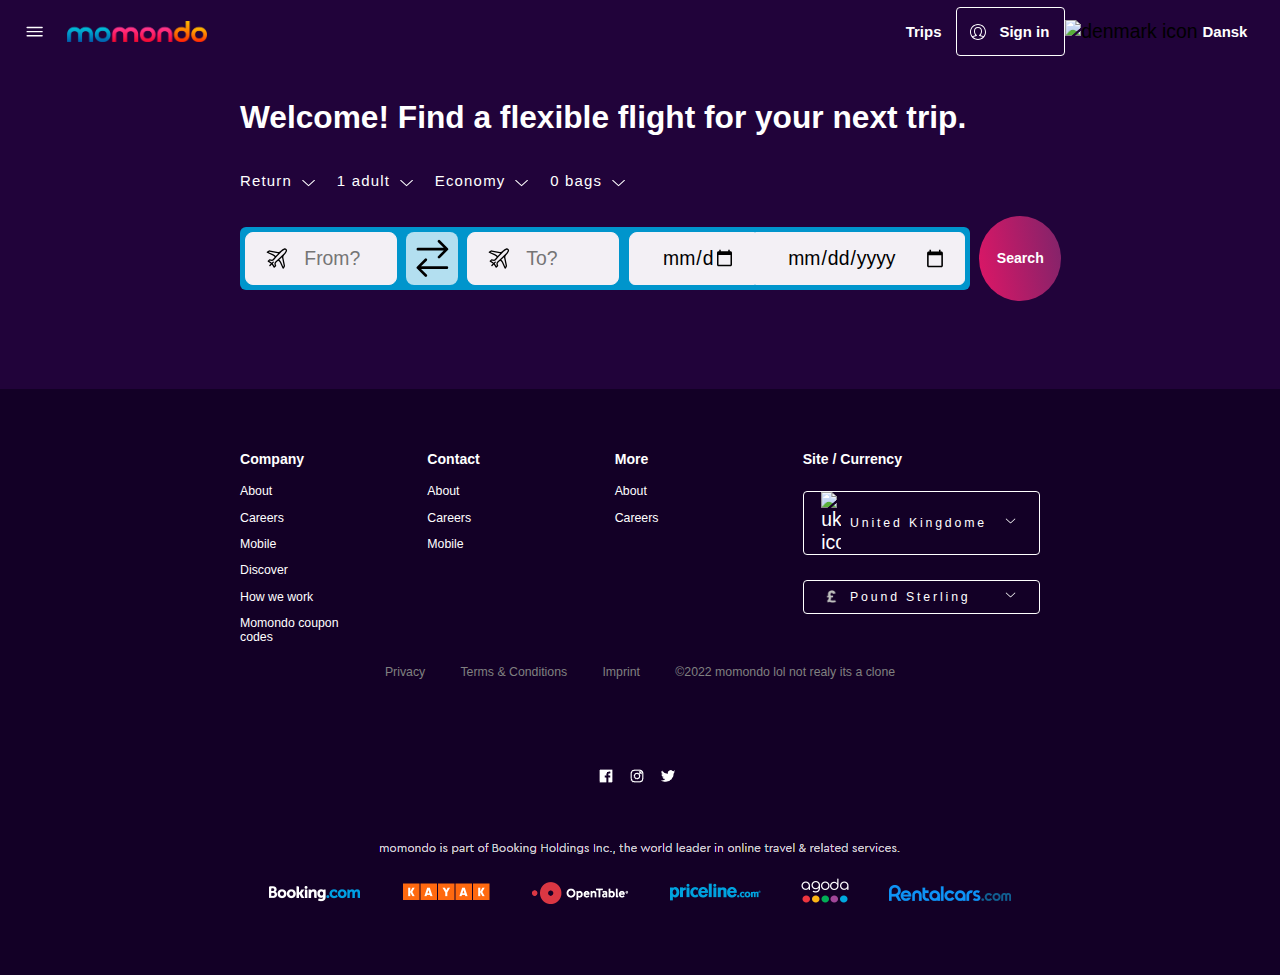
==== commit 6bb8f443: "menu made, and its responsive" ====
--- a/index.html
+++ b/index.html
@@ -11,7 +11,108 @@
 
 <body oncontextmenu="toggle_menu(); return false">
     <div id="menu_container" onclick="toggle_menu()">
-        <div id="menu"></div>
+        <div id="menu">
+            <div id="menu_top">
+                <div class="menu_item">
+                    <svg class="menu_icons" xmlns="http://www.w3.org/2000/svg" viewBox="0 0 200 200">
+                        <path
+                            d="M180 100c0-44.1-35.9-80-80-80s-80 35.9-80 80s35.9 80 80 80s80-35.9 80-80zm-80-70c38.6 0 70 31.4 70 70c0 16.3-5.6 31.3-15 43.2c-.5-.7-1-1.4-1.7-2c-3.2-3.1-17.3-7.1-27.3-9.6c9.5-10.2 13.9-25.5 13.9-38.3c0-28.7-13.5-43.3-40-43.3s-40 14.6-40.1 43.3c0 12.8 4.4 28.1 13.9 38.3c-9.9 2.5-24 6.5-27.2 9.5c-.6.6-1.2 1.2-1.7 2C35.6 131.2 30 116.2 30 100c0-38.6 31.4-70 70-70zM52 150.9c.6-1.4 1.1-2.1 1.3-2.4c3.4-2.2 25.1-8 32.5-9.5c4.5-.9 5.5-7 1.4-9.3c-10.4-5.8-17.4-20.5-17.4-36.4C70 70 79 60 100 60c20.7 0 30 10.3 30 33.3c0 15.7-7.2 30.7-17.4 36.4c-4 2.2-3.1 8.3 1.4 9.2c9.6 2.1 29.4 7.4 32.6 9.5c.3.3.8 1.1 1.4 2.4c-27.1 25.5-69 25.6-96 .1z">
+                        </path>
+                    </svg>
+                    <p>Log ind</p>
+                </div>
+            </div>
+            <div id="menu_mid">
+                <div class="menu_item">
+                    <svg class="menu_icons" xmlns="http://www.w3.org/2000/svg" viewBox="0 0 200 200">
+                        <path
+                            d="M140.448 177.069l-19.846-43.661c-2.877-6.328-7.998-11.612-12.447-14.676a1029.409 1029.409 0 0 1-14.935 12.983c-4.045 3.618-5.452 9.494-3.67 15.347l2.733 8.981a4.997 4.997 0 0 1-1.248 4.991l-10 10c-2.267 2.268-6.043 1.838-7.754-.851l-14.154-22.241l-10.592 10.592a5 5 0 1 1-7.071-7.07l10.593-10.593l-22.242-14.153c-2.695-1.716-3.112-5.493-.851-7.754l10-10a5 5 0 0 1 4.992-1.248l8.981 2.733c5.85 1.777 11.728.375 15.348-3.671c4.269-5.007 8.599-9.988 12.983-14.935c-3.063-4.449-8.349-9.571-14.676-12.447L22.931 59.552c-3.563-1.619-3.965-6.539-.705-8.712l11.53-7.687a15.083 15.083 0 0 1 11.333-2.213l60.319 12.364c6.006 1.33 14.836-3.512 20.984-9.246c6.775-6.625 13.831-12.567 25.684-17.738c5.899-2.573 12.876-1.07 17.773 3.828l.003.002c4.898 4.897 6.401 11.874 3.828 17.773c-5.171 11.853-11.111 18.909-17.735 25.682c-5.736 6.148-10.583 14.976-9.266 20.906l12.382 60.4a15.1 15.1 0 0 1-2.215 11.332l-7.687 11.53c-2.182 3.276-7.096 2.849-8.711-.704zm-24.66-65.169c5.789 4.467 10.925 10.784 13.918 17.369l16.123 35.472l2.697-4.045a5.034 5.034 0 0 0 .738-3.778L136.9 96.6a19.235 19.235 0 0 1-.445-3.891a1041.686 1041.686 0 0 1-20.667 19.191zm-49.416 28.799l12 18.857l3.471-3.471l-1.86-6.111c-2.938-9.652-.396-19.525 6.631-25.767l.077-.066c23.665-20.174 47.419-42.531 62.016-57.438c6.149-6.558 10.969-11.688 15.808-22.779c1.113-2.552-.165-5.136-1.733-6.703l-.003-.002c-1.567-1.568-4.151-2.846-6.704-1.734c-10.394 4.535-15.439 8.933-22.782 15.811c-15.335 15.027-37.539 38.676-57.433 62.013l-.067.076c-6.242 7.028-16.115 9.567-25.767 6.631l-6.111-1.859l-3.471 3.471l18.858 12l7.164-7.163a5 5 0 1 1 7.071 7.07l-7.165 7.164zM35.258 54.17l35.471 16.124c6.585 2.993 12.903 8.128 17.37 13.918a1045.845 1045.845 0 0 1 19.202-20.678a19.358 19.358 0 0 1-3.982-.452L43.081 50.735a5.039 5.039 0 0 0-3.778.738l-4.045 2.697z">
+                        </path>
+                    </svg>
+                    <p>Fly</p>
+                </div>
+                <div class="menu_item">
+                    <svg xmlns="http://www.w3.org/2000/svg" viewBox="0 0 200 200" class="menu_icons">
+                        <path
+                            d="M175 170a5 5 0 0 1-5-5v-5H30v5a5 5 0 1 1-10 0v-43.092c0-8.176 3.859-15.462 10-20.027V65c0-13.785 11.215-25 25-25h90c13.785 0 25 11.215 25 25v36.98c6.093 4.613 10 11.922 10 19.928V165a5 5 0 0 1-5 5zM30 150h140v-10H30v10zm0-20h140v-8.092c0-7.342-5.486-13.707-12.762-14.806c-40.216-6.077-73.399-6.207-114.477 0C35.415 108.21 30 114.4 30 121.908V130zm120-34.027c2.877.382 9.581 1.381 10 1.467V65c0-8.271-6.729-15-15-15H55c-8.271 0-15 6.729-15 15v32.438c.418-.084 7.123-1.083 10-1.465V85c0-8.271 6.729-15 15-15h25a14.94 14.94 0 0 1 10 3.829A14.943 14.943 0 0 1 110 70h25c8.271 0 15 6.729 15 15v10.973zm-45-3.45c11.463.167 22.988.912 35 2.233V85c0-2.757-2.243-5-5-5h-25c-2.757 0-5 2.243-5 5v7.523zM65 80c-2.757 0-5 2.243-5 5v9.756c12.012-1.321 23.537-2.065 35-2.232V85c0-2.757-2.243-5-5-5H65z">
+                        </path>
+                    </svg>
+                    <p>Overnatning</p>
+                </div>
+                <div class="menu_item">
+                    <svg xmlns="http://www.w3.org/2000/svg" viewBox="0 0 200 200" class="menu_icons">
+                        <path d=" M165 160h-10c-7.2 0-13.2-5.1-14.7-11.9c-26.8 2.5-53.9 2.5-80.6 0c-1.5 6.8-7.5 11.9-14.7
+                        11.9H35c-8.3 0-15-6.7-15-15v-43.7c-2.1-.5-4.2-1-6.2-1.5c-2.7-.7-4.3-3.4-3.6-6.1c.7-2.7 3.4-4.3
+                        6.1-3.6c1.6.4 3.2.8 4.7 1.1l12.4-37.7C34.9 49 39.2 45 44.7 44c30-5.3 80.7-5.3 110.6 0c5.5 1 9.8
+                        4.9 11.4 9.7L179 91.4c1.6-.4 3.1-.8 4.7-1.2c2.7-.7 5.4.9 6.1 3.6c.7 2.7-.9 5.4-3.6
+                        6.1c-2.1.5-4.2 1.1-6.3 1.6v43.6c.1 8.2-6.6 14.9-14.9 14.9zm-15-17.4v2.4c0 2.8 2.2 5 5 5h10c2.8 0
+                        5-2.2 5-5v-19.2c-11 1.6-26.2 3.5-34.6 4.2c-2.8.2-5.2-1.8-5.4-4.6c-.2-2.8 1.8-5.2 4.6-5.4c8.4-.7
+                        24.6-2.8 35.4-4.3v-12.1c-43.8 8.7-94.9 8.7-140-.1v12.2c10.8 1.6 27 3.7 35.4 4.3c2.8.2 4.8 2.6
+                        4.6 5.4c-.2 2.8-2.6 4.8-5.4 4.6c-8.4-.7-23.6-2.6-34.6-4.2V145c0 2.8 2.2 5 5 5h10c2.8 0 5-2.2
+                        5-5v-2.4c0-2.9 2.5-5.3 5.5-5c29.5 3.2 59.4 3.2 88.9 0c3.1-.3 5.6 2.1 5.6 5zM30.8 93.4c44.6 8.9
+                        95.3 8.9 138.5.1l-12-36.7c-.6-1.6-2-2.7-3.6-3c-29-5.1-78.1-5.1-107.2 0c-1.7.3-3.1 1.4-3.6 3L30.8
+                        93.4zm74.4-4c-2.4-1.4-3.2-4.4-1.9-6.8C107.7 74.8 116 70 125 70s17.1 4.7 21.6 12.5c1.4 2.4.6
+                        5.4-1.8 6.8c-2.4 1.4-5.4.6-6.8-1.8c-2.7-4.7-7.6-7.5-13-7.5s-10.3 2.9-12.9 7.5c-1.4 2.4-4.5
+                        3.2-6.9 1.9z">
+                        </path>
+                    </svg>
+                    <p>Bil</p>
+                </div>
+                <div class="menu_item">
+                    <svg xmlns="http://www.w3.org/2000/svg" viewBox="0 0 200 200" class="menu_icons">
+                        <path
+                            d="M100 184.55h0a5 5 0 01-3.24-1.22c-29.46-25.18-56-23-68.12-10.32a5 5 0 11-7.22-6.92a38.81 38.81 0 0114.8-9.51c-4.63-14-10.38-27-15.38-34.62a5 5 0 013-7.59A229 229 0 0149 109.94l-8.8-39.3a5 5 0 014.88-6.09h25v-25a5 5 0 015-5h20v-15a5 5 0 1110 0v15h20a5 5 0 015 5v25h25a5 5 0 014.92 6.09L151.21 110a227.19 227.19 0 0125 4.41a5 5 0 013 7.59c-5 7.66-10.75 20.64-15.38 34.62a38.73 38.73 0 0114.8 9.51a5 5 0 01-7.22 6.92c-12.15-12.68-38.66-14.86-68.13 10.33a5 5 0 01-3.25 1.21h0zm-47.62-30.72c12.61 0 27.27 4.5 42.64 15.47l.1-52.32c-22.49.24-44.67 2.12-62.31 5.65a199.08 199.08 0 0113.13 31.6a51.91 51.91 0 016.44-.4zM105.12 117l-.1 52.29c18-12.86 35.13-16.83 49-15a199.22 199.22 0 0113.13-31.61c-6.76-1.35-14.21-2.47-22.09-3.34a5.05 5.05 0 01-1-.11c-12.25-1.38-25.54-2.11-38.94-2.23zm-5-10c14 0 28.06.62 41.12 1.86l7.67-34.31H51.36l7.64 34.3c13.09-1.23 27.09-1.85 41.09-1.85zm-20-42.45h40v-20h-40zm55 30h-10a5 5 0 010-10h10a5 5 0 010 10zm-30 0h-10a5 5 0 010-10h10a5 5 0 010 10zm-30 0h-10a5 5 0 010-10h10a5 5 0 010 10z">
+                        </path>
+                    </svg>
+                    <p>Færger</p>
+                    <p class="nyhed">NYHED</p>
+                </div>
+                <div class="menu_item">
+                    <svg xmlns="http://www.w3.org/2000/svg" viewBox="0 0 200 200" class="menu_icons">
+                        <path
+                            d="M175 180a5 5 0 01-1.77-.32c-.5-.19-26.59-9.68-73.25-9.68c-46.84 0-73 9.58-73.22 9.68a5 5 0 01-3.53-9.36c1.08-.4 26.07-9.65 71.77-10.29V120H55a5 5 0 01-3-1l-20-15a5 5 0 010-8l20-15a5 5 0 013-1h40V70H45a5 5 0 01-5-5V35a5 5 0 015-5h50v-5a5 5 0 0110 0v5h40a5 5 0 013 1l20 15a5 5 0 010 8l-20 15a5 5 0 01-3 1h-40v10h50a5 5 0 015 5v30a5 5 0 01-5 5h-50v40c45.71.64 70.69 9.88 71.77 10.28A5 5 0 01175 180zm-75-70h50V90H56.67l-13.34 10l13.34 10zm0-50h43.33l13.34-10l-13.34-10H50v20z">
+                        </path>
+                    </svg>
+                    <p>Oplevelser</p>
+                </div>
+                <div class="menu_item">
+                    <svg xmlns="http://www.w3.org/2000/svg" viewBox="0 0 200 200" class="menu_icons">
+                        <path
+                            d="M94.3 179.8c-24-3.6-46.7-7-67.7 0c-2.6.9-5.5-.5-6.3-3.2c-.9-2.6.5-5.5 3.2-6.3c15.4-5.1 31-5.3 47.1-3.7l27-74.3c-4.2-.9-8.4-.9-12.1.1c-6 1.5-12.4-.6-16.2-5.8c-5.6-8-18.1-13.2-28.4-11.7c-8.2 1.2-14.2-7.7-10-15c18.4-31.7 57.2-42 90.3-32.3l1.8-4.8c.9-2.6 3.8-3.9 6.4-3c2.6.9 3.9 3.8 3 6.4l-1.8 4.9c31.6 13.8 54.6 46.7 48.5 82.9c-1.4 8.2-11.6 11.2-17.2 5c-7-7.7-19.8-11.8-29.3-9.3c-6 1.5-12.5-.6-16.2-5.9c-2.2-3.2-5.5-5.9-9.4-7.9l-26.2 72c10.5 1.4 21.1 3.2 31.9 4.6c-9-19.8 5.7-42.3 27.3-42.3c21.3 0 36 21.7 27.7 41.6c2-.4 4-.9 6-1.5c2.7-.7 5.4.8 6.1 3.5s-.8 5.4-3.5 6.1c-28 7.6-53.6 4.1-82-.1zm31.1-6.1c3.8.3 7.6.5 11.4.6c6.2-11.7 2.7-28.3-3.6-33.1c-13.3 4.8-17.7 21.7-7.8 32.5zm20.1-32.9c4.9 9.1 6.1 22.2 2.2 33.4c2.3-.1 4.6-.3 7-.5c10.1-11 5.2-28.8-9.2-32.9zm23.7-28.7c5.8-34.7-19.7-63.8-46.7-73.7c-27.1-9.8-65.3-3.9-83 26.4c12.5-1.8 27 3.6 35.4 12.7c2.2-9 5.8-17 10.7-23.9c1.6-2.3 4.7-2.8 7-1.2c2.3 1.6 2.8 4.7 1.2 7c-4.6 6.5-7.9 14.2-9.7 23c13.7-3.1 31 3.2 39.6 14.3c4.2-7.9 6.7-15.9 7.3-23.8c.2-2.8 2.7-4.8 5.4-4.5c2.8.2 4.8 2.7 4.5 5.4c-.7 8.4-3.2 16.8-7.2 25.2c12.3-1.6 27 3.6 35.5 13.1z">
+                        </path>
+                    </svg>
+                    <p>Pakkerejser</p>
+                </div>
+            </div>
+            <div id="menu_bot">
+                <div class="menu_item">
+                    <svg xmlns="http://www.w3.org/2000/svg" viewBox="0 0 200 200" class="menu_icons">
+                        <path
+                            d="M180 100c0-44.1-35.9-80-80-80s-80 35.9-80 80s35.9 80 80 80s80-35.9 80-80zm-50-17.9c11.6-2.3 22.9-5.8 33.8-10.7c8.1 18 8.3 38.9 0 57.3c-10.9-4.9-22.2-8.5-33.8-10.7c1.7-11.9 1.7-24.1 0-35.9zm29.1-19.6c-9.9 4.4-20.2 7.7-30.8 9.7C125 57 119 42.8 110.8 30.8c20.3 3.2 37.7 15.1 48.3 31.7zm-77.6 63.7c12.3-1.6 24.7-1.6 37 0c-3.3 15-9.5 29.1-18.5 40.9c-9-11.8-15.2-26-18.5-40.9zm-1.7-9.9c-1.4-10.8-1.4-21.9 0-32.7c13.4 1.7 27 1.7 40.4 0c1.4 10.8 1.4 21.9 0 32.7c-13.4-1.7-27-1.7-40.4 0zm38.7-42.5c-12.3 1.6-24.7 1.6-37 0c3.3-15 9.5-29.1 18.5-40.9c9 11.8 15.2 26 18.5 40.9zm-29.3-43C81 42.8 75 57 71.7 72.2c-10.5-2.1-20.9-5.3-30.7-9.8C51.5 45.9 68.9 34 89.2 30.8zm-53 40.5C47 76.2 58.4 79.8 70 82.1c-1.6 11.9-1.6 24 0 35.9c-11.6 2.3-22.9 5.9-33.8 10.8c-8.2-18.2-8.3-39.1 0-57.5zm4.8 66.2c9.9-4.4 20.2-7.7 30.7-9.7C75 143 81 157.2 89.2 169.2C68.9 166 51.5 154.1 41 137.5zm69.8 31.7c8.2-12 14.2-26.2 17.5-41.4c10.5 2.1 20.9 5.3 30.8 9.7c-10.6 16.6-28 28.5-48.3 31.7z">
+                        </path>
+                    </svg>
+                    <p>Explore</p>
+                </div>
+                <div class="menu_item">
+                    <svg xmlns="http://www.w3.org/2000/svg" viewBox="0 0 200 200" class="menu_icons">
+                        <path
+                            d="M102.13 190a5 5 0 01-2.57-.72A136.67 136.67 0 0134 84.85L28.59 37a5 5 0 016.55-5.31c.31.1 32.5 10.3 64.22-10.84a5 5 0 015.54 0c31.88 21.25 63.9 11 64.22 10.84a5 5 0 016.55 5.31l-5.39 47.86a136.67 136.67 0 01-65.58 104.42a5 5 0 01-2.57.72zM39.32 42.94l4.6 40.85a.34.34 0 010 .1a126.7 126.7 0 0058.2 95.23a126.7 126.7 0 0058.2-95.23a.34.34 0 010-.1l4.6-40.85a89.4 89.4 0 01-62.81-12a89.4 89.4 0 01-62.79 12zm85.78 21.77c-11.91-.52-19.47 7.7-23 12.76c-3.5-5.06-11-13.28-23-12.76a23.56 23.56 0 00-22.41 23.2c0 9.67 5.58 20.69 16.6 32.74a206.14 206.14 0 0024.11 23a7.52 7.52 0 009.35 0c7.31-5.74 15.19-13.28 24.12-23c11-12.05 16.6-23.07 16.6-32.74a23.56 23.56 0 00-22.37-23.2z">
+                        </path>
+                    </svg>
+                    <p>Rejserestriktioner</p>
+                </div>
+            </div>
+            <div id="menu_footer">
+                <div class="menu_item">
+                    <svg xmlns="http://www.w3.org/2000/svg" viewBox="0 0 200 200" class="menu_icons">
+                        <path
+                            d="M144.416 168.114c-6.09-4.657-12.645-10.746-20.042-18.614C114.836 139.357 110 129.914 110 121.433c0-11.31 9.475-20.914 21.12-21.412c8.843-.379 15.087 4.25 18.88 8.432c3.794-4.183 10.025-8.815 18.881-8.432c11.644.498 21.119 10.102 21.119 21.412c0 8.481-4.836 17.925-14.373 28.067c-7.395 7.866-13.952 13.955-20.046 18.617a9.205 9.205 0 0 1-11.165-.003zm-12.869-58.102c-6.367.272-11.547 5.395-11.547 11.421c0 5.77 4.031 13.106 11.658 21.218c6.818 7.251 12.824 12.865 18.342 17.143c5.521-4.281 11.528-9.896 18.342-17.143C175.969 134.54 180 127.203 180 121.433c0-6.025-5.18-11.148-11.546-11.421c-9.02-.379-13.781 8.855-13.98 9.249c-1.878 3.714-7.158 3.636-8.959-.023c-2.52-4.986-7.894-9.485-13.968-9.226zM105 160H45c-8.271 0-15-6.729-15-15v-15h-5a5 5 0 1 1 0-10h5v-20h-5a5 5 0 0 1 0-10h5V70h-5a5 5 0 0 1 0-10h5V45c0-8.271 6.729-15 15-15h110c8.271 0 15 6.729 15 15v40a5 5 0 1 1-10 0V45c0-2.757-2.243-5-5-5H80v110h25c2.762 0 5 2.238 5 5s-2.238 5-5 5zm-65-30v15c0 2.757 2.243 5 5 5h25V40H45c-2.757 0-5 2.243-5 5v15h5a5 5 0 0 1 0 10h-5v20h5a5 5 0 0 1 0 10h-5v20h5a5 5 0 1 1 0 10h-5z">
+                        </path>
+                    </svg>
+                    <p>Trips</p>
+                </div>
+            </div>
+        </div>
     </div>
     <header>
         <nav>
--- a/css_app.css
+++ b/css_app.css
@@ -154,12 +154,51 @@
 }
 
 #menu_container #menu {
-  width: 300px;
+  /* width: 300px; */
+  width: 97vw;
   height: 100vh;
-  padding: 1rem;
+  padding: 0.5rem;
   color: white;
   background: rgba(33, 3, 58, 1);
-  box-shadow: 0px 0px 10px 0px rgba(0, 0, 0, 1);
+  /*  box-shadow: 0px 0px 10px 0px rgba(0, 0, 0, 1); */
+}
+
+#menu_container #menu .menu_item {
+  display: flex;
+  align-items: center;
+  padding: 0.57rem;
+  border-radius: 6px;
+}
+
+#menu_container #menu .menu_item p {
+  padding-left: 1rem;
+  font-size: 0.85rem;
+}
+
+#menu_container #menu .menu_item:hover {
+  background: #e1d9e8;
+  color: rgba(33, 3, 58, 1);
+}
+
+#menu_container #menu .menu_icons {
+  width: 1.2rem;
+  fill: #9684a4;
+}
+
+#menu_container #menu #menu_top,
+#menu_container #menu #menu_mid,
+#menu_container #menu #menu_bot {
+  padding: 0.5rem 0;
+  border-bottom: 1px rgba(167, 98, 234, 0.4) solid;
+}
+
+.nyhed {
+  font-size: 0.5rem !important;
+  font-weight: 700;
+  background: rgb(117, 0, 212);
+  padding: 0.2rem !important;
+  margin-left: 0.5rem;
+  border-radius: 4px;
 }
 
 nav {
@@ -212,8 +251,10 @@
   padding: 15px 15px;
 }
 
-nav #denmark-icon {
+nav #flag-icon {
   padding-left: 15px;
+  width: 30px;
+  height: 10px;
 }
 
 nav #man-icon {
@@ -272,8 +313,6 @@
 main#index #from_to_container,
 main#index #time_container {
   background-color: #0095cc;
-  border-radius: 6px;
-  padding: 0 0.3rem;
 }
 
 main#index #from_to_container {
@@ -284,19 +323,31 @@
   border-top-left-radius: 0;
   border-top-right-radius: 0;
 }
-main#index #flight_form {
-  position: relative;
-}
+
 main#index #flight_form div#switch {
   border: 5px solid #0095cc;
-  top: 40px;
 }
 
 div#flights-search {
-  /* width: 100vw; */
-  height: 20rem;
-  /*  padding: 2rem 1rem; */
   background-color: #150127;
+}
+main#flight_main div#flights-search {
+  padding: 2rem 3rem;
+}
+
+main#flight_main div#flights-search #flight_form button {
+  all: unset;
+  padding: 0 0.8rem !important;
+  border-radius: 8px !important;
+  font-weight: 600 !important;
+  line-height: 24px !important;
+  font-size: 1rem !important;
+  color: #150127 !important;
+  background-color: #f3f0f5 !important;
+  border: 1px solid #f3f0f5 !important;
+  display: flex !important;
+  align-items: center !important;
+  height: 3rem !important;
 }
 
 div#trip_details {
@@ -324,29 +375,8 @@
 
 #flight_form {
   display: grid;
-  /* justify-items: center; */
-}
-
-/* .blue_border {
-  background-color: #0095cc;
-  border-radius: 8px;
-  /* padding: 4px;
-  border-radius: 4px; */ /*
-  padding: 0 0.3rem;
-}
-
-.blue_border:first-child {
-  border-bottom-left-radius: 0;
-  border-bottom-right-radius: 0;
-}
-.blue_border:nth-child(2) {
-  border-top-left-radius: 0;
-  border-top-right-radius: 0;
-} */
-
-/* .switch_blue_border {
-  border: 5px solid #0095cc !important;
-} */
+  position: relative;
+}
 
 #flight_form div#from-container div#from-results {
   display: none;
@@ -357,6 +387,11 @@
   position: absolute;
   padding: 1rem;
   z-index: 999999;
+}
+
+#flight_form button {
+  margin: 0 auto;
+  margin-top: 1rem;
 }
 
 div.city-contaier {
@@ -422,8 +457,19 @@
   transform: rotate(90deg);
 }
 
+#flight_form div#switch {
+  border: 1px solid #000000;
+  top: 40px;
+}
+
 #flight_form #from_to_container {
   display: grid;
+}
+
+#from_to_container,
+#time_container {
+  border-radius: 6px;
+  padding: 0 0.3rem;
 }
 
 #flight_form div#to-container div#to-results {
@@ -445,50 +491,64 @@
   margin: 0.3rem 0;
 }
 
-#flight_form button {
-  padding: 0 0.8rem;
-  border-radius: 8px;
-  font-family: CeraPro-Regular, "Cera Pro", sans-serif;
-  font-weight: 600;
-  line-height: 24px;
-  font-size: 1rem;
-  color: #150127;
-  background-color: #f3f0f5;
-  border: 1px solid #f3f0f5;
-  display: flex;
-  align-items: center;
-  /* margin-left: 1rem; */
-  margin: 0 auto;
-  margin-top: 0.5rem;
-  height: 3rem;
-}
 .the_big_black {
-  width: 100vw;
+  position: absolute;
+  width: 100%;
   height: 100%;
   background: rgba(33, 3, 58, 0.5);
-  margin-top: -3.6rem;
-  position: relative;
-  display: grid;
-  grid-template-columns: 1fr 500px 1fr;
-}
-.the_big_black .module_container {
+  z-index: 99999999;
+}
+
+.the_big_black2 {
+  position: absolute;
+  width: 100%;
+  height: 100%;
+  z-index: 99999999;
+}
+
+.no_click {
+  pointer-events: none;
+}
+
+.the_big_black.show {
+  display: block !important;
+}
+#signin_module.show {
+  display: block;
+}
+#signin_module.hide {
+  display: none;
+}
+#signup_module.show {
+  display: block;
+}
+#signup_module.hide {
+  display: none;
+}
+
+.hide {
+  display: none;
+}
+
+.module_container {
   grid-column-start: 2;
   background: white;
   height: max-content;
-  margin-top: 5rem;
+  margin: 5rem 1rem;
   border-radius: 18px;
-}
-
-.the_big_black .module_container .module_top {
+  max-width: 600px;
+}
+
+.module_container .module_top {
   display: flex;
   justify-content: space-between;
 }
 
-.the_big_black .module_container .module_top .module_logo {
+.module_container .module_top .module_logo {
   margin: 1.2rem;
 }
 
-.the_big_black .module_container .module_top .x {
+.module_container .module_top .x {
   margin: 0.8rem;
   color: gray;
   font-weight: 100;
@@ -496,16 +556,16 @@
   text-decoration: none;
 }
 
-.the_big_black .module_container .module_top .back {
+.module_container .module_top .back {
   margin-left: 2rem;
 }
 
-.the_big_black .module_container .module_top .back a {
+.module_container .module_top .back a {
   font-size: 0.8rem;
   color: rgb(64, 164, 204);
 }
 
-.the_big_black .module_container .module_mid {
+.module_container .module_mid {
   display: flex;
   justify-content: center;
   padding-top: 1rem;
@@ -522,7 +582,7 @@
   color: rgb(110, 110, 110);
 }
 
-.the_big_black .module_container form {
+.module_container form {
   padding: 1rem 2rem;
   padding-bottom: 0;
 }
@@ -541,28 +601,10 @@
   padding: 0 2rem;
 }
 
-/* .sign_up_button {
-  margin-top: 1rem;
-} */
-
 .module_container .button_type_1 {
   margin-top: 1rem;
 }
 
-/* div#container{
-  display: flex;
-  width: 100vw;
-}
-div#container div#left{
-  width: 30%;
-  height: 10rem;
-  background: rgba(33, 3, 58, 0.7);
-}
-div#container div#right{
-  width: 70%;
-  height: 10rem;
-  background: rgba(33, 3, 58, 0.3);
-} */
 footer {
   width: 100vw;
   background: rgba(19, 0, 38, 1);
@@ -670,6 +712,10 @@
   transition: color 0.2s ease;
 }
 
+.hide {
+  display: none;
+}
+
 .dark {
   fill: rgba(33, 3, 58, 1);
   color: rgba(33, 3, 58, 1);
@@ -687,7 +733,16 @@
   margin: 0 1rem;
   align-self: center;
 }
-
+@media screen and (min-width: 600px) {
+  .the_big_black.show {
+    display: grid !important;
+  }
+
+  #menu_container #menu {
+    width: 250px;
+    box-shadow: 0px 0px 10px 0px rgba(0, 0, 0, 1);
+  }
+}
 @media screen and (min-width: 750px) {
   h1 {
     text-align: left;
@@ -772,6 +827,10 @@
     border-bottom-right-radius: 0;
   }
 
+  #flight_form #from_to_container {
+    padding-bottom: 0.3rem;
+  }
+
   #time_container .one {
     padding-bottom: 0;
   }
@@ -837,4 +896,13 @@
   footer {
     grid-template-columns: 1fr 1200px 1fr;
   }
-}
+
+  main#flight_main div#flights-search {
+    display: grid;
+    grid-template-columns: 1fr 1200px 1fr;
+  }
+
+  main#flight_main div#flights-search > * {
+    grid-column: 2;
+  }
+}
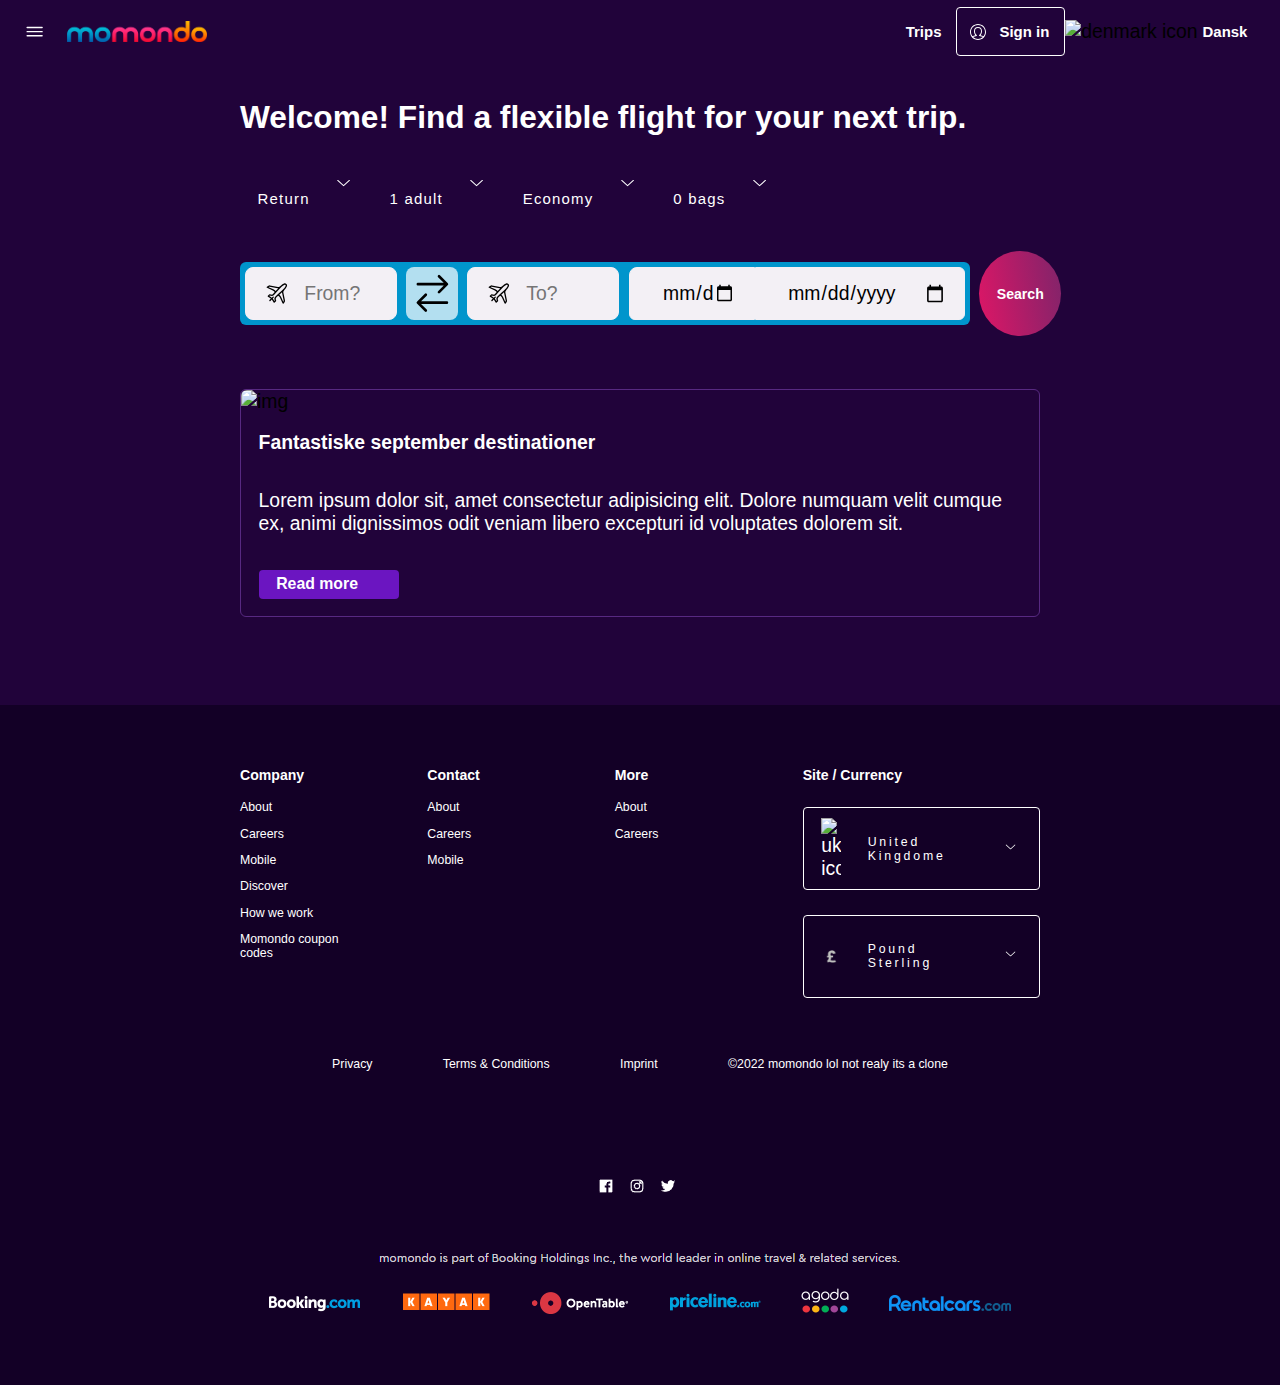
==== commit 826f0aae: "started adding content to index" ====
--- a/index.html
+++ b/index.html
@@ -301,30 +301,6 @@
         </nav>
     </header>
 
-
-
-
-
-
-
-
-
-
-
-
-
-
-
-
-
-
-
-
-
-
-
-
-
     <main id="index">
         <div class="center_container">
             <h1>Welcome! Find a flexible flight for your next trip.</h1>
@@ -411,6 +387,20 @@
                 </div>
                 <button class="button_type_3">Search</button>
             </form>
+        </div>
+
+        <div class="center_container">
+            <div class="card">
+                <img src="https://www.momondo.com/rimg/dimg/43/4b/72c43e11-city-2258-17a3a42c3ab.jpg?crop=true&height=312"
+                    alt="img" />
+                <h4>Fantastiske september destinationer</h4>
+                <p class="mt1">
+                    Lorem ipsum dolor sit, amet consectetur adipisicing elit. Dolore
+                    numquam velit cumque ex, animi dignissimos odit veniam libero
+                    excepturi id voluptates dolorem sit.
+                </p>
+                <button>Read more</button>
+            </div>
         </div>
     </main>
     <footer>
--- a/css_app.css
+++ b/css_app.css
@@ -129,6 +129,7 @@
   text-align: center;
   color: white;
   padding-top: 2.8rem;
+  text-align: center;
 }
 
 a,
@@ -163,14 +164,18 @@
   /*  box-shadow: 0px 0px 10px 0px rgba(0, 0, 0, 1); */
 }
 
-#menu_container #menu .menu_item {
+#menu_container #menu .menu_item,
+.current_page {
   display: flex;
   align-items: center;
   padding: 0.57rem;
   border-radius: 6px;
-}
-
-#menu_container #menu .menu_item p {
+  cursor: pointer;
+  color: white;
+}
+
+#menu_container #menu .menu_item p,
+.current_page p {
   padding-left: 1rem;
   font-size: 0.85rem;
 }
@@ -178,6 +183,19 @@
 #menu_container #menu .menu_item:hover {
   background: #e1d9e8;
   color: rgba(33, 3, 58, 1);
+}
+
+.current_page {
+  background: #e1d9e8 !important;
+  color: rgba(33, 3, 58, 1) !important;
+}
+
+.current_page p {
+  font-weight: 700;
+}
+
+.current_page svg {
+  fill: rgba(33, 3, 58, 1) !important;
 }
 
 #menu_container #menu .menu_icons {
@@ -199,6 +217,7 @@
   padding: 0.2rem !important;
   margin-left: 0.5rem;
   border-radius: 4px;
+  color: white !important;
 }
 
 nav {
@@ -326,6 +345,36 @@
 
 main#index #flight_form div#switch {
   border: 5px solid #0095cc;
+}
+
+main#index .card {
+  margin-top: 3rem;
+  border: 1px solid #572981;
+  border-radius: 6px;
+  display: flex;
+  flex-direction: column;
+}
+main#index .card img {
+  width: 100%;
+  border-top-left-radius: 6px;
+  border-top-right-radius: 6px;
+}
+main#index .card button {
+  all: unset;
+  padding: 0.3rem 1rem;
+  background: #6b15c1;
+  border-radius: 4px;
+  margin: 1rem 0 1rem 1rem;
+  width: 6rem;
+  font-size: 0.9rem;
+  font-weight: 700;
+}
+
+main#index .card h4,
+p,
+button {
+  margin: 1rem;
+  color: white !important;
 }
 
 div#flights-search {
@@ -744,8 +793,8 @@
   }
 }
 @media screen and (min-width: 750px) {
-  h1 {
-    text-align: left;
+  main#index h1 {
+    text-align: left !important;
     padding-left: 0 !important;
     font-size: 1.8rem;
   }
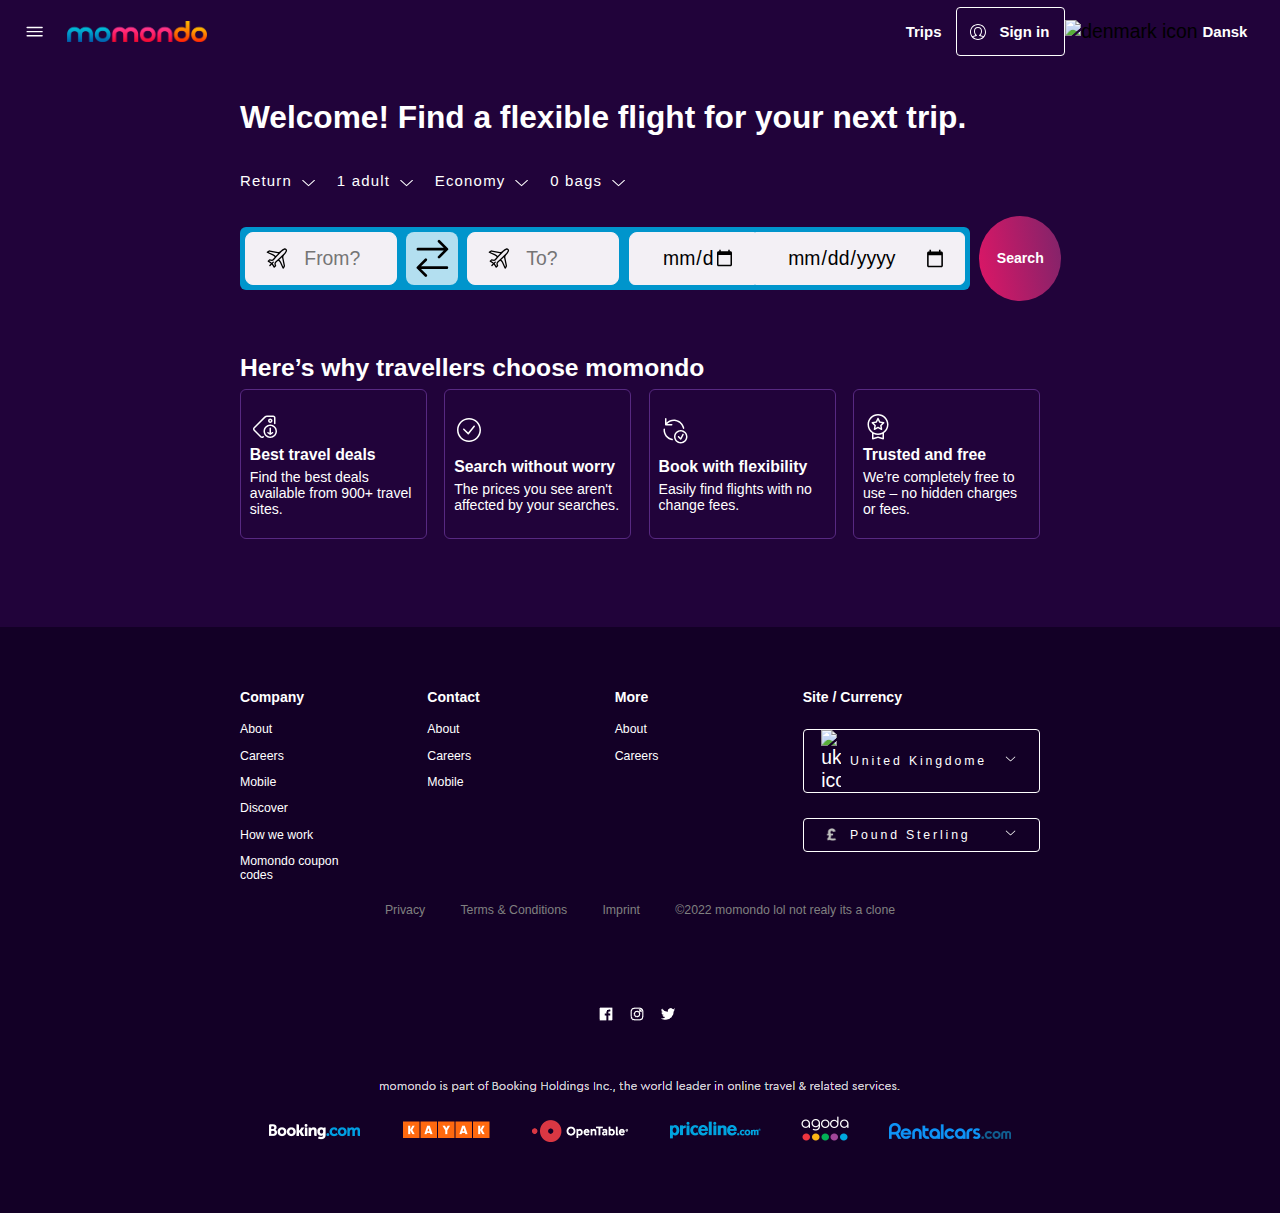
==== commit 5eb9b05a: "content 2 added to index" ====
--- a/index.html
+++ b/index.html
@@ -389,7 +389,7 @@
             </form>
         </div>
 
-        <div class="center_container">
+        <!-- <div class="center_container">
             <div class="card">
                 <img src="https://www.momondo.com/rimg/dimg/43/4b/72c43e11-city-2258-17a3a42c3ab.jpg?crop=true&height=312"
                     alt="img" />
@@ -400,6 +400,70 @@
                     excepturi id voluptates dolorem sit.
                 </p>
                 <button>Read more</button>
+            </div>
+        </div> -->
+        <div class="center_container">
+            <div id="why_momondo">
+                <h2>Here’s why travellers choose momondo</h2>
+                <div class="why_elm flex">
+                    <div>
+                        <svg style="fill: white;" xmlns="http://www.w3.org/2000/svg" viewBox="0 0 200 200" role="img"
+                            height="30px">
+                            <path
+                                d="M135 80c-8.271 0-15-6.729-15-15s6.729-15 15-15s15 6.729 15 15s-6.729 15-15 15zm0-20c-2.757 0-5 2.243-5 5s2.243 5 5 5s5-2.243 5-5s-2.243-5-5-5zm0 120c-24.813 0-45-20.187-45-45s20.187-45 45-45s45 20.187 45 45s-20.187 45-45 45zm0-80c-19.299 0-35 15.701-35 35s15.701 35 35 35s35-15.701 35-35s-15.701-35-35-35zm-67.021 75.05L24.95 132.021c-6.643-6.643-6.645-17.396 0-24.041l70.657-70.657C100.328 32.601 106.605 30 113.284 30H155c8.271 0 15 6.729 15 15v38.027a5 5 0 1 1-10 0V45c0-2.757-2.243-5-5-5h-41.716a14.9 14.9 0 0 0-10.606 4.393L32.021 115.05a6.997 6.997 0 0 0 0 9.9l43.029 43.029c2.583 2.582 6.768 2.738 9.524.35a4.998 4.998 0 0 1 7.053.506a5 5 0 0 1-.506 7.053c-6.706 5.808-16.872 5.432-23.142-.838zm64.191-15.927l-14.943-9.963a5 5 0 0 1-1.387-6.934a4.999 4.999 0 0 1 6.934-1.387l7.227 4.817V115c0-2.762 2.238-5 5-5s5 2.238 5 5v30.657l7.227-4.817c2.299-1.534 5.401-.911 6.934 1.387s.911 5.402-1.387 6.934l-14.943 9.963a5.009 5.009 0 0 1-5.662-.001z">
+                            </path>
+                        </svg>
+                    </div>
+                    <div>
+                        <h4>Best travel deals</h4>
+                        <p>Find the best deals available from 900+ travel sites.</p>
+                    </div>
+                </div>
+                <div class="why_elm flex">
+                    <div>
+                        <svg style="fill: white;" xmlns="http://www.w3.org/2000/svg" viewBox="0 0 200 200" role="img"
+                            height="30px">
+                            <path
+                                d="M100 180c-44.1 0-80-35.9-80-80s35.9-80 80-80s80 35.9 80 80s-35.9 80-80 80zm0-150c-38.6 0-70 31.4-70 70s31.4 70 70 70s70-31.4 70-70s-31.4-70-70-70z">
+                            </path>
+                            <path
+                                d="M91.5 128.5l-30-30c-2-2-2-5.1 0-7.1s5.1-2 7.1 0l26 26l36.5-45.6c1.7-2.2 4.9-2.5 7-.8c2.2 1.7 2.5 4.9.8 7l-40 50c-1.9 2.5-5.3 2.6-7.4.5z">
+                            </path>
+                        </svg>
+                    </div>
+                    <div>
+                        <h4>Search without worry</h4>
+                        <p>The prices you see aren't affected by your searches.</p>
+                    </div>
+                </div>
+                <div class="why_elm flex">
+                    <div>
+                        <svg style="fill: white;" xmlns="http://www.w3.org/2000/svg" viewBox="0 0 200 200" role="img"
+                            height="30px">
+                            <path
+                                d="M87.1 168.8c-35-6.5-59.5-38.2-57-73.7c.2-2.8 2.6-4.8 5.3-4.6c2.8.2 4.8 2.6 4.6 5.3c-2.2 30.4 18.8 57.5 48.8 63.1c2.7.5 4.5 3.1 4 5.8c-.4 2.8-3 4.6-5.7 4.1zm54.4-5.3l-15-15c-2-2-2-5.1 0-7.1s5.1-2 7.1 0l10.1 10.1l11.9-23.8c1.2-2.5 4.2-3.5 6.7-2.2c2.5 1.2 3.5 4.2 2.2 6.7l-15 30c-1.6 3.1-5.6 3.7-8 1.3zM159 89c-4.5-24.5-24-43.8-48.5-48.1c-21-3.7-41.8 3.7-55.5 19.1h30c2.8 0 5 2.2 5 5s-2.2 5-5 5H45c-2.8 0-5-2.2-5-5V25c0-2.8 2.2-5 5-5s5 2.2 5 5v25.7C65.9 34.6 89 27 112.2 31.1c28.6 5 51.4 27.6 56.6 56.1c.5 2.7-1.3 5.3-4 5.8s-5.3-1.3-5.8-4zm-14 101c-24.8 0-45-20.2-45-45s20.2-45 45-45s45 20.2 45 45s-20.2 45-45 45zm0-80c-19.3 0-35 15.7-35 35s15.7 35 35 35s35-15.7 35-35s-15.7-35-35-35z">
+                            </path>
+                        </svg>
+                    </div>
+                    <div>
+                        <h4>Book with flexibility</h4>
+                        <p>Easily find flights with no change fees.</p>
+                    </div>
+                </div>
+                <div class="why_elm flex">
+                    <div>
+                        <svg style="fill: white;" xmlns="http://www.w3.org/2000/svg" viewBox="0 0 200 200" role="img"
+                            height="30px">
+                            <path
+                                d="M170 90c0-38.598-31.402-70-70-70S30 51.402 30 90c0 23.733 11.883 44.731 30 57.396V185c0 3.316 3.179 5.721 6.374 4.808L100 180.2l33.626 9.607c3.199.913 6.374-1.493 6.374-4.807v-37.604c18.117-12.665 30-33.663 30-57.396zm-40 88.371l-28.626-8.179a5.012 5.012 0 00-2.748 0L70 178.371v-25.139c18.651 8.885 40.754 9.168 60 0v25.139zM100 150c-33.084 0-60-26.916-60-60s26.916-60 60-60s60 26.916 60 60s-26.916 60-60 60zm38.761-77.309l-23.685-3.441l-10.593-21.463c-1.83-3.71-7.136-3.711-8.967 0L84.924 69.25l-23.685 3.441c-4.093.595-5.735 5.639-2.771 8.529l17.139 16.706l-4.046 23.589c-.699 4.076 3.592 7.198 7.255 5.271L100 115.648l21.186 11.138c3.661 1.924 7.955-1.193 7.254-5.271l-4.046-23.589l17.139-16.706c2.96-2.888 1.324-7.934-2.772-8.529zM115.531 92.6a5 5 0 00-1.438 4.426l2.777 16.195l-14.545-7.646a4.998 4.998 0 00-4.653 0l-14.544 7.646l2.778-16.195a5.003 5.003 0 00-1.438-4.426L72.703 81.13l16.26-2.362a5.001 5.001 0 003.765-2.735L100 61.298l7.272 14.735a4.999 4.999 0 003.765 2.735l16.26 2.362l-11.766 11.47z">
+                            </path>
+                        </svg>
+                    </div>
+                    <div>
+                        <h4>Trusted and free</h4>
+                        <p>We’re completely free to use – no hidden charges or fees.</p>
+                    </div>
+                </div>
             </div>
         </div>
     </main>
--- a/css_app.css
+++ b/css_app.css
@@ -117,6 +117,16 @@
   color: red;
 }
 
+.new_email_error,
+.email_in_use_error,
+.new_password_error {
+  padding-top: 1rem;
+}
+
+.validate_green {
+  box-shadow: 0px 5px 10px rgba(76, 204, 64, 0.75) !important;
+  border-bottom: 2px solid #2da424 !important;
+}
 .validate_error {
   box-shadow: 0px 5px 10px rgba(204, 64, 64, 0.75) !important;
   border-bottom: 2px solid #a42424 !important;
@@ -146,7 +156,7 @@
   left: -200vw;
   width: 200vw;
   height: 100vh;
-  z-index: 9999;
+  z-index: 100;
   transition: 0.2s linear;
 }
 
@@ -250,6 +260,50 @@
   color: rgba(33, 3, 58, 1);
 }
 
+nav #admin_dropdown {
+  background: white;
+  position: absolute;
+  top: 4rem;
+  z-index: 50;
+  right: 3rem;
+  width: 250px;
+  border-radius: 6px;
+  box-shadow: 0 3px 6px rgb(21 1 39 / 16%), 0 -1px 4px rgb(21 1 39 / 4%);
+
+  display: none;
+}
+nav #admin_dropdown a {
+  color: #150127;
+  font-weight: 400;
+  cursor: pointer;
+  border-radius: 6px;
+}
+
+nav .button_type_3 {
+  all: unset;
+  font-family: sans-serif;
+  padding: 0.2rem 0.5rem !important;
+  border-radius: 6px !important;
+  font-weight: 600 !important;
+  line-height: 24px !important;
+  font-size: 0.9rem !important;
+  color: #150127 !important;
+  background-color: white !important;
+  border: 1px solid #000000 !important;
+  width: 90%;
+  text-align: center;
+  /* margin: 1rem 0; */
+}
+
+#admin_dropdown.show {
+  display: grid;
+}
+
+nav .button_type_3:hover,
+nav #admin_dropdown a:nth-child(-n + 3):hover {
+  background-color: #f3f0f5 !important;
+}
+
 .toggle_700 {
   display: none;
 }
@@ -262,12 +316,14 @@
 }
 
 nav a,
+nav p,
 footer a {
   color: white;
   text-decoration: none;
   font-weight: 600;
   font-size: 0.85rem;
   padding: 15px 15px;
+  font-family: "cerapro-bold", sans-serif;
 }
 
 nav #flag-icon {
@@ -287,7 +343,9 @@
   margin: 0;
   padding: 0;
 }
-
+nav #login-button-smol {
+  cursor: pointer;
+}
 nav #login-button {
   border: 1px solid white;
   border-radius: 4px;
@@ -303,13 +361,22 @@
 }
 
 nav #login-button:hover svg,
-#login-button:hover a {
+#login-button:hover a,
+#login-button:hover p,
+#login-button:hover {
   fill: rgba(33, 3, 58, 1);
   color: rgba(33, 3, 58, 1);
 }
 
 nav #login-button a {
   padding-left: 11px;
+}
+
+nav #login-button .profile_pic {
+  width: 1.55rem;
+  height: 1.55rem;
+  border-radius: 3rem;
+  object-fit: cover;
 }
 
 nav #dansk {
@@ -320,7 +387,13 @@
   width: 140px;
   cursor: pointer;
 }
-
+main#page {
+  display: grid;
+  justify-content: center;
+}
+main#page button {
+  margin-top: 3rem;
+}
 main#index {
   padding: 0 3rem;
 }
@@ -347,7 +420,42 @@
   border: 5px solid #0095cc;
 }
 
-main#index .card {
+main#index #why_momondo {
+  margin-top: 5rem;
+}
+main#index #why_momondo h2,
+h4,
+p {
+  color: white;
+}
+main#index #why_momondo h2 {
+  font-size: 1.4rem;
+  padding-bottom: 1rem;
+}
+
+main#index #why_momondo h4 {
+  font-size: 0.9rem;
+  padding-bottom: 0.3rem;
+}
+
+main#index #why_momondo p {
+  font-size: 0.8rem;
+}
+
+main#index #why_momondo .why_elm {
+  padding: 0.5rem;
+  border-top: 1px #572981 solid;
+}
+
+main#index #why_momondo:last-child {
+  border-bottom: 1px #572981 solid;
+}
+
+main#index #why_momondo svg {
+  margin: 1rem 1rem 1rem 0;
+}
+
+/* main#index .card {
   margin-top: 3rem;
   border: 1px solid #572981;
   border-radius: 6px;
@@ -371,11 +479,11 @@
 }
 
 main#index .card h4,
-p,
-button {
+main#index .card p,
+main#index .card button {
   margin: 1rem;
   color: white !important;
-}
+} */
 
 div#flights-search {
   background-color: #150127;
@@ -435,7 +543,7 @@
   margin-top: 8px;
   position: absolute;
   padding: 1rem;
-  z-index: 999999;
+  z-index: 100;
 }
 
 #flight_form button {
@@ -529,7 +637,7 @@
   margin-top: 8px;
   position: absolute;
   padding: 1rem;
-  z-index: 999999;
+  z-index: 100;
 }
 
 #flight_form div#time_container {
@@ -545,14 +653,14 @@
   width: 100%;
   height: 100%;
   background: rgba(33, 3, 58, 0.5);
-  z-index: 99999999;
+  z-index: 110;
 }
 
 .the_big_black2 {
   position: absolute;
   width: 100%;
   height: 100%;
-  z-index: 99999999;
+  z-index: 110;
 }
 
 .no_click {
@@ -654,6 +762,162 @@
   margin-top: 1rem;
 }
 
+main#admin #admin_top {
+  background: #220340;
+  display: grid;
+  justify-content: center;
+  padding-top: 1rem;
+}
+main#admin #admin_top h1 {
+  padding-top: 1rem;
+  font-size: 2rem;
+}
+main#admin p {
+  color: white;
+  font-family: "cerapro-regular", sans-serif;
+  font-weight: 400;
+  font-size: 0.9rem;
+  line-height: 1.231;
+}
+
+main#admin .the_other_big_black {
+  display: flex;
+  justify-content: center;
+  top: 0;
+  position: absolute;
+  width: 100%;
+  height: 100%;
+  background: rgba(33, 3, 58, 0.5);
+  z-index: 110;
+
+  display: none;
+}
+
+main#admin .the_other_big_black.show {
+  display: flex;
+}
+
+main#admin .module_container {
+  padding: 0.5rem 1.8rem;
+  margin-top: 1rem;
+}
+main#admin .module_container .admin_module_bot {
+  display: grid;
+}
+main#admin .module_container .admin_module_bot p {
+  color: #000000;
+  font-weight: 700;
+  padding: 1rem 0;
+}
+
+main#admin .module_container .admin_module_bot img {
+  background-size: cover;
+  width: 10rem;
+  height: 10rem;
+  border-radius: 100%;
+  margin: 1rem auto;
+}
+main#admin .module_container .admin_module_mid {
+  margin-top: 1rem;
+  border: 1px rgb(217, 217, 217) solid;
+  border-radius: 6px;
+  display: grid;
+  justify-content: center;
+  padding: 2rem 0;
+}
+
+main#admin .module_container .admin_module_mid .upload_button {
+  all: unset;
+  background-color: #6b15c1;
+  border-radius: 4px;
+  padding: 0.5rem 1rem;
+  color: #fff;
+  font-family: sans-serif;
+  font-weight: 600;
+  margin: 1rem auto;
+  text-align: center;
+  width: 15rem;
+}
+
+main#admin .module_container .admin_module_mid p {
+  color: gray;
+  text-align: center;
+  font-weight: 400;
+  font-size: 0.8rem;
+  padding: 0.2rem 0;
+}
+main#admin h3 {
+  align-self: center;
+  font-size: 1.5rem;
+  font-family: "cerapro-bold", sans-serif;
+}
+
+main#admin p:nth-child(2) {
+  font-weight: 600;
+}
+
+main#admin #admin_top #profile_picture_container {
+  display: flex;
+  justify-content: center;
+}
+main#admin #admin_top #profile_picture_container svg {
+  width: 2rem;
+  height: 2rem;
+  background: white;
+  padding: 6px;
+  border-radius: 100%;
+  align-self: flex-end;
+  margin-left: -2rem;
+  cursor: pointer;
+}
+
+main#admin #admin_top .profile_picture_sprite {
+  background-image: url("img/profile-img.jpg");
+  background-size: cover;
+  width: 6rem;
+  height: 6rem;
+  border-radius: 100%;
+}
+
+main#admin #admin_top .profile_info {
+  padding: 1rem 0;
+}
+main#admin #admin_top .profile_info {
+  padding: 1rem 0;
+}
+
+main#admin #admin_bot {
+  background: white;
+  min-height: 50vh;
+}
+main#admin #admin_bot h2 {
+  font-size: 1.5rem;
+}
+
+main#admin #admin_bot {
+  padding: 2rem;
+}
+
+main#admin #admin_bot p {
+  color: #000000;
+  font-weight: 700;
+}
+
+main#admin #admin_bot .previous_searches_container {
+  display: flex;
+  justify-content: space-between;
+  align-items: center;
+  border: 1px rgb(215, 215, 215) solid;
+  padding: 1.3rem 1.8rem;
+  margin: 1rem 0;
+}
+
+main#admin #admin_bot .previous_searches_container .button_type_1 {
+  background: white;
+  color: #de1666 !important;
+  width: 5rem;
+}
+
 footer {
   width: 100vw;
   background: rgba(19, 0, 38, 1);
@@ -787,12 +1051,19 @@
     display: grid !important;
   }
 
+  #signup_module {
+    margin-left: -7.5rem;
+  }
+
   #menu_container #menu {
     width: 250px;
     box-shadow: 0px 0px 10px 0px rgba(0, 0, 0, 1);
   }
 }
 @media screen and (min-width: 750px) {
+  nav #admin_dropdown {
+    right: 6.5rem;
+  }
   main#index h1 {
     text-align: left !important;
     padding-left: 0 !important;
@@ -830,6 +1101,11 @@
     background-color: rgba(255, 255, 255, 0.7);
   }
 
+  main#admin #admin_top #profile_info_container {
+    display: flex;
+    gap: 2rem;
+  }
+
   footer .top {
     max-width: 600px;
   }
@@ -874,6 +1150,35 @@
     border-bottom-left-radius: 6px;
     border-top-right-radius: 0px;
     border-bottom-right-radius: 0;
+  }
+
+  main#index #why_momondo {
+    display: flex;
+    align-items: center;
+    gap: 1rem;
+  }
+  main#index #why_momondo h2 {
+    position: absolute;
+    margin-top: -2rem;
+    align-self: flex-start;
+  }
+
+  main#index #why_momondo .why_elm {
+    display: grid;
+    align-items: center;
+    width: 400px;
+    height: 150px;
+    border: 1px #572981 solid;
+    border-radius: 6px;
+    padding: 1.2rem 0.5rem;
+  }
+
+  main#index #why_momondo:last-child {
+    border-bottom: unset;
+  }
+
+  main#index #why_momondo .why_elm svg {
+    margin: 0;
   }
 
   #flight_form #from_to_container {
@@ -898,6 +1203,39 @@
     margin-top: 0;
   }
 
+  main#admin #admin_top_container,
+  main#admin #admin_bot {
+    display: grid;
+    grid-template-columns: 1fr 800px 1fr;
+    padding: 3rem 0;
+  }
+
+  main#admin #admin_bot #previous_searches_form,
+  main#admin #admin_bot h2 {
+    grid-column: 2;
+  }
+  main#admin #admin_top {
+    grid-column: 2;
+    display: grid;
+    grid-template-columns: 3fr 1fr;
+    align-items: center;
+  }
+
+  main#admin #admin_top #profile_info_and_name_container {
+    grid-row-start: 1;
+  }
+
+  main#admin #admin_top #profile_info_and_name_container h1 {
+    text-align: start;
+    padding-bottom: 0.5rem;
+    font-size: 2.3rem;
+  }
+
+  main#admin #admin_top .profile_picture_sprite {
+    width: 10rem;
+    height: 10rem;
+  }
+
   footer #top_mid_container {
     display: grid;
     grid-template-columns: 2fr 1fr;
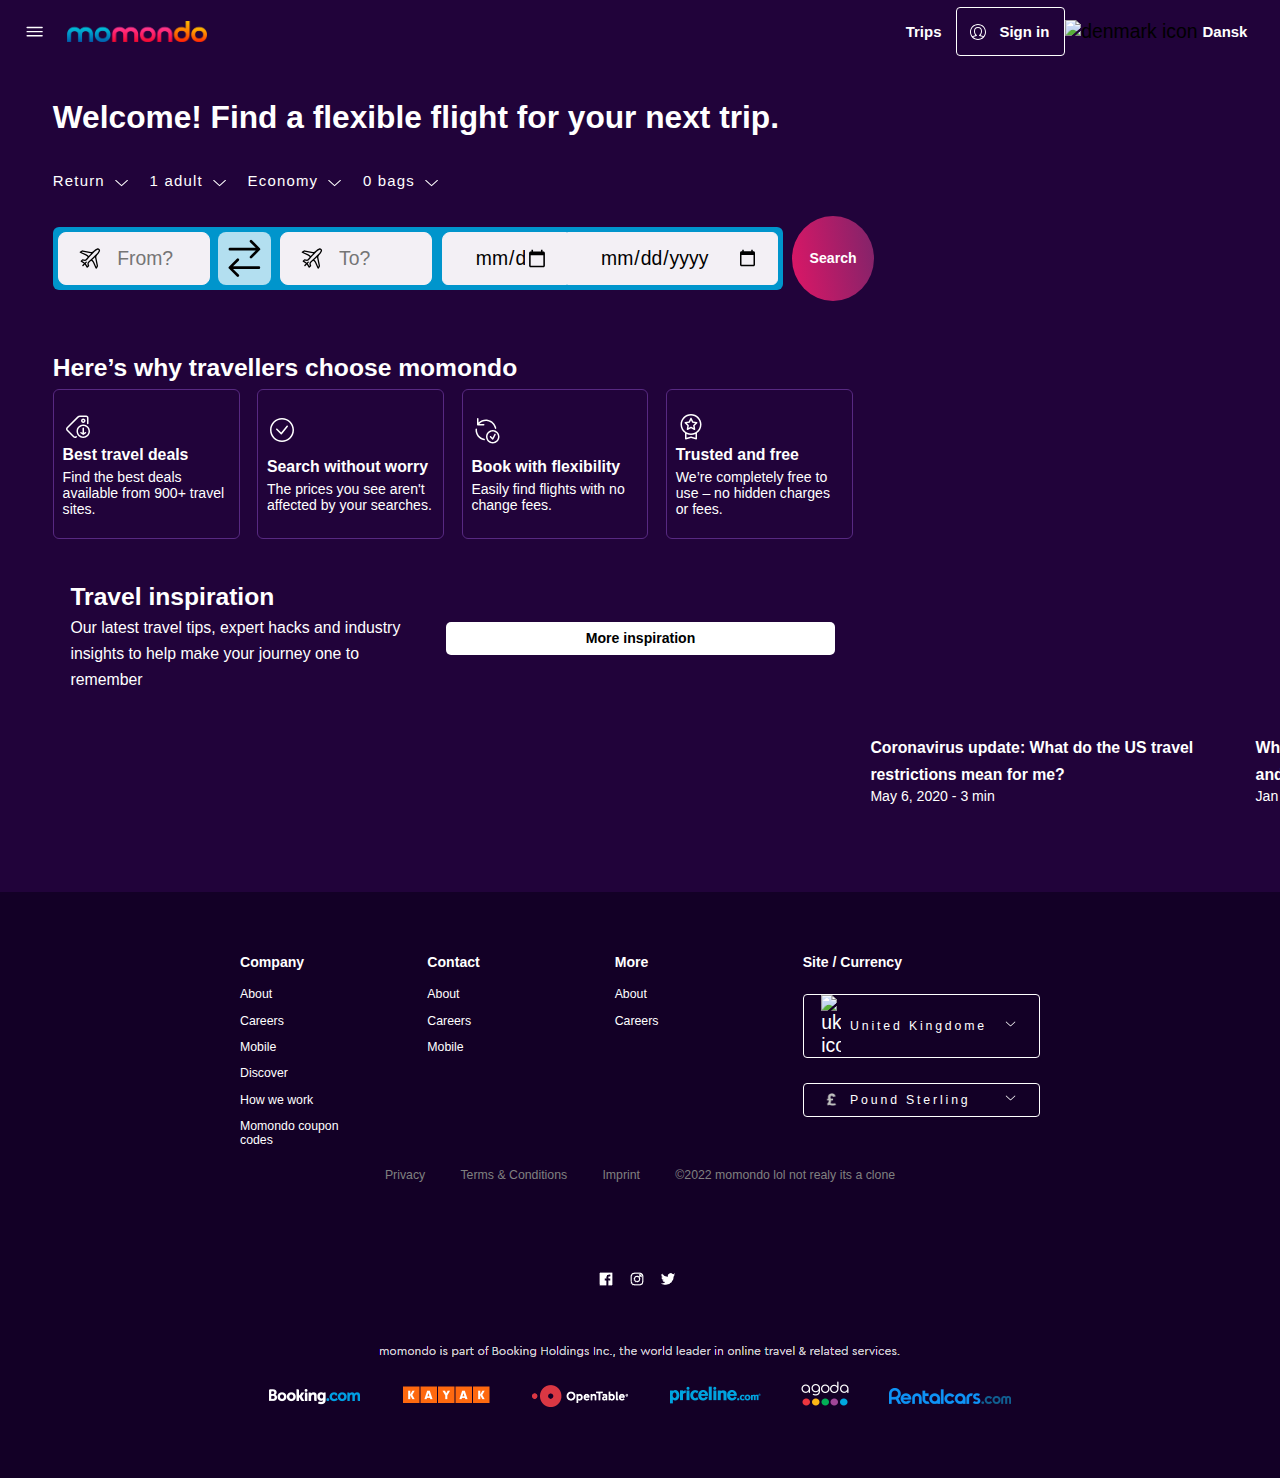
==== commit 125f4297: "adding more content to index" ====
--- a/index.html
+++ b/index.html
@@ -465,6 +465,36 @@
                     </div>
                 </div>
             </div>
+        </div>
+        <div class="center_container">
+            <div id="inspiration">
+                <div class="flex">
+                    <div>
+                        <h2>Travel inspiration</h2>
+                        <p>Our latest travel tips, expert hacks and industry insights to help make your journey one to
+                            remember</p>
+                    </div>
+                    <button type="button" class="button_type_4">More inspiration</button>
+                </div>
+
+            </div>
+        </div>
+        <div id="img_slide">
+            <div class="img_slide_elm">
+                <div class="slide_img_sprite img_one"></div>
+                <div>
+                    <b>Coronavirus update: What do the US travel restrictions mean for me?</b>
+                    <p>May 6, 2020 - 3 min</p>
+                </div>
+            </div>
+            <div class="img_slide_elm">
+                <div class="slide_img_sprite img_two"></div>
+                <div>
+                    <b>What to know about coronavirus (COVID-19) and travel</b>
+                    <p>Jan 7, 2021 - 2 min</p>
+                </div>
+            </div>
+
         </div>
     </main>
     <footer>
--- a/css_app.css
+++ b/css_app.css
@@ -63,7 +63,8 @@
 
 .button_type_1,
 .button_type_2,
-.button_type_3 {
+.button_type_3,
+.button_type_4 {
   all: unset;
   background: linear-gradient(
     80deg,
@@ -112,6 +113,13 @@
   font-size: 0.8rem !important;
 }
 
+.button_type_4 {
+  background: white;
+  color: #000000 !important;
+  font-weight: 600;
+  font-size: 0.8rem;
+}
+
 .error_style {
   font-size: 0.7rem;
   color: red;
@@ -423,12 +431,12 @@
 main#index #why_momondo {
   margin-top: 5rem;
 }
-main#index #why_momondo h2,
+main#index h2,
 h4,
 p {
   color: white;
 }
-main#index #why_momondo h2 {
+main#index h2 {
   font-size: 1.4rem;
   padding-bottom: 1rem;
 }
@@ -484,6 +492,51 @@
   margin: 1rem;
   color: white !important;
 } */
+main#index #inspiration {
+  padding-top: 2.5rem;
+}
+main#index #inspiration h2 {
+  padding-bottom: 0.2rem;
+}
+main#index #inspiration p,
+#img_slide b {
+  font-size: 0.9rem;
+  line-height: 1.5rem;
+  color: white;
+}
+
+main#index #inspiration .flex > * {
+  margin: 0 1rem;
+}
+
+main#index #img_slide {
+  display: grid;
+  grid-auto-flow: column;
+  /*  overflow-x: hidden; */
+  /*   transform: translateX(-350px); */
+}
+
+main#index #img_slide .img_slide_elm p {
+  font-size: 0.8rem;
+}
+main#index #img_slide .img_slide_elm {
+  margin: 0 1rem;
+}
+
+main#index #img_slide .slide_img_sprite {
+  background-size: cover;
+  height: 170px;
+  width: 350px;
+  border-radius: 6px;
+  margin: 1rem 0 0.5rem 0;
+}
+
+main#index #img_slide .slide_img_sprite.img_one {
+  background-image: url("https://www.momondo.co.uk/discover/wp-content/uploads/sites/250/2020/03/MOMONDO_THEME_FLIGHT_AIRPORT_GettyImages-1033214038_1500x1500-1500x1312.jpg");
+}
+main#index #img_slide .slide_img_sprite.img_two {
+  background-image: url("https://www.momondo.co.uk/discover/wp-content/uploads/sites/250/2020/03/THEME_FLIGHT_GettyImages-909335900_1500px-1024x1024.jpg");
+}
 
 div#flights-search {
   background-color: #150127;
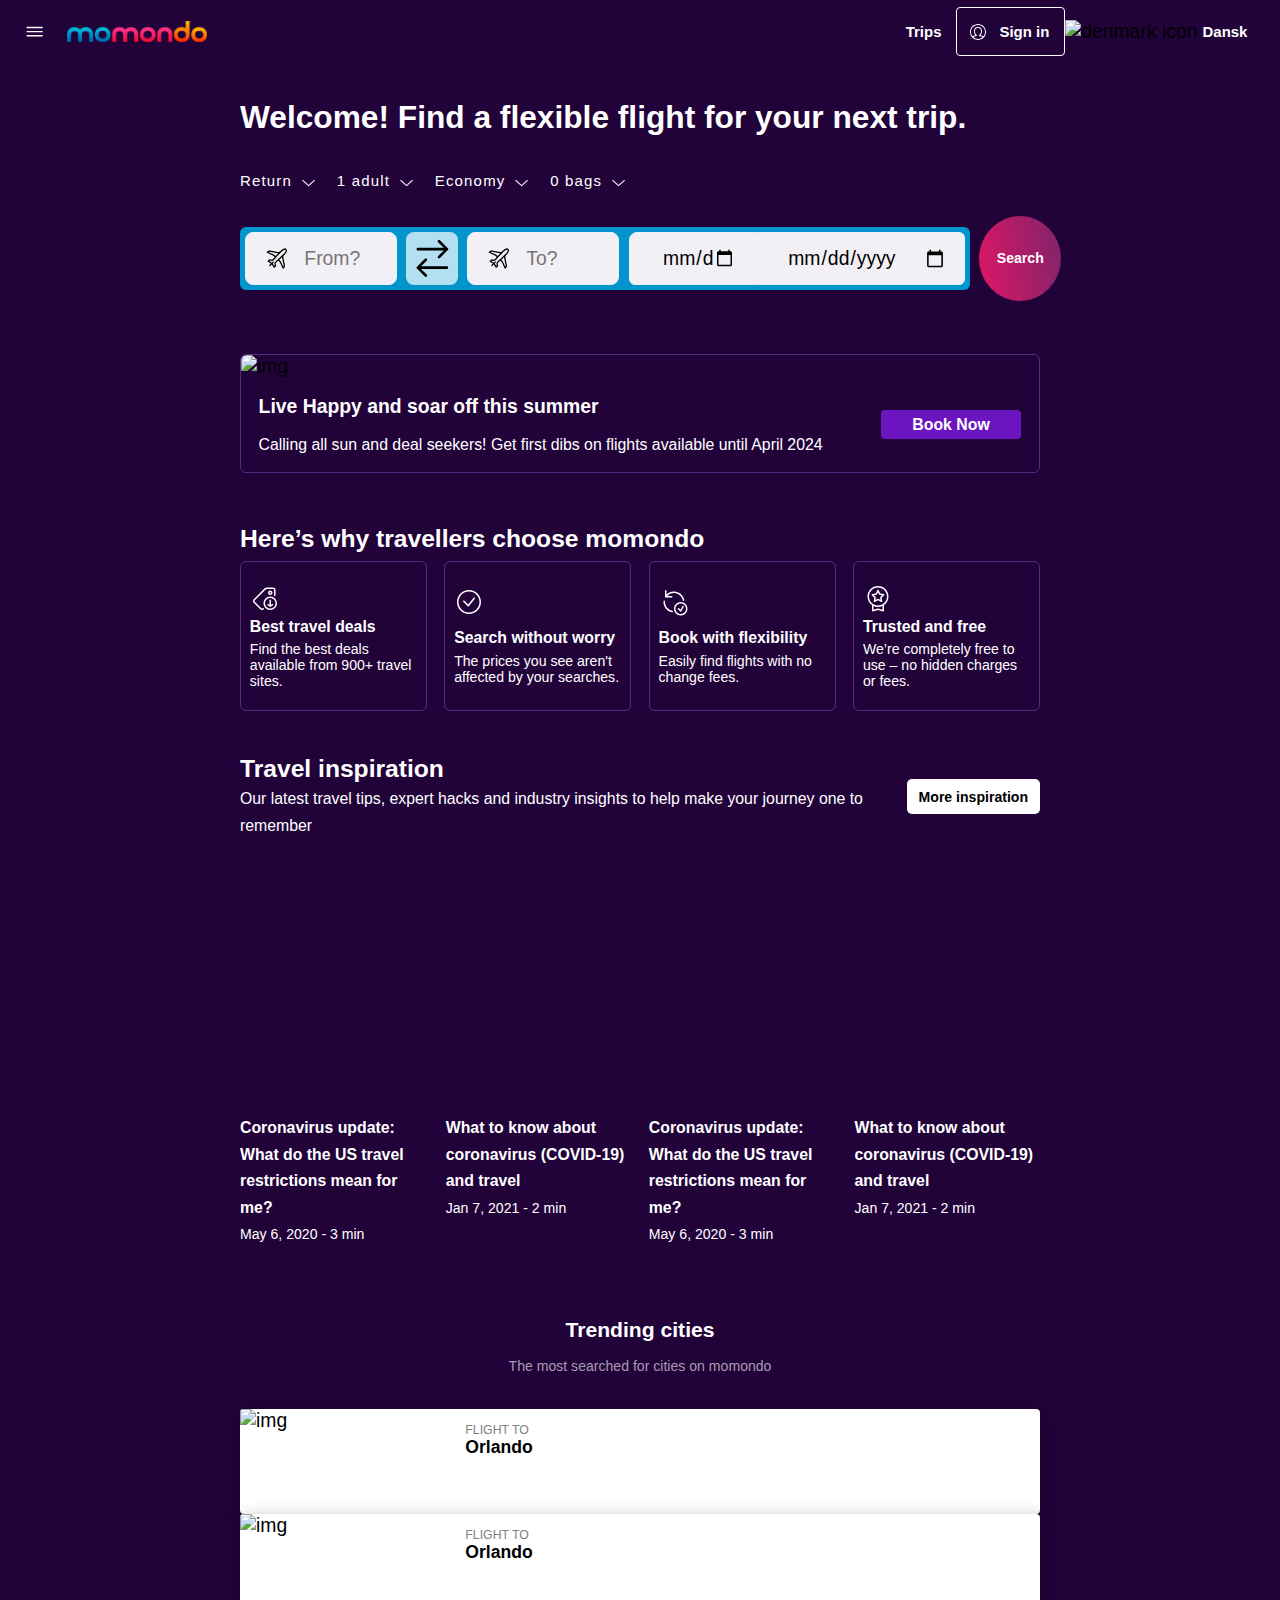
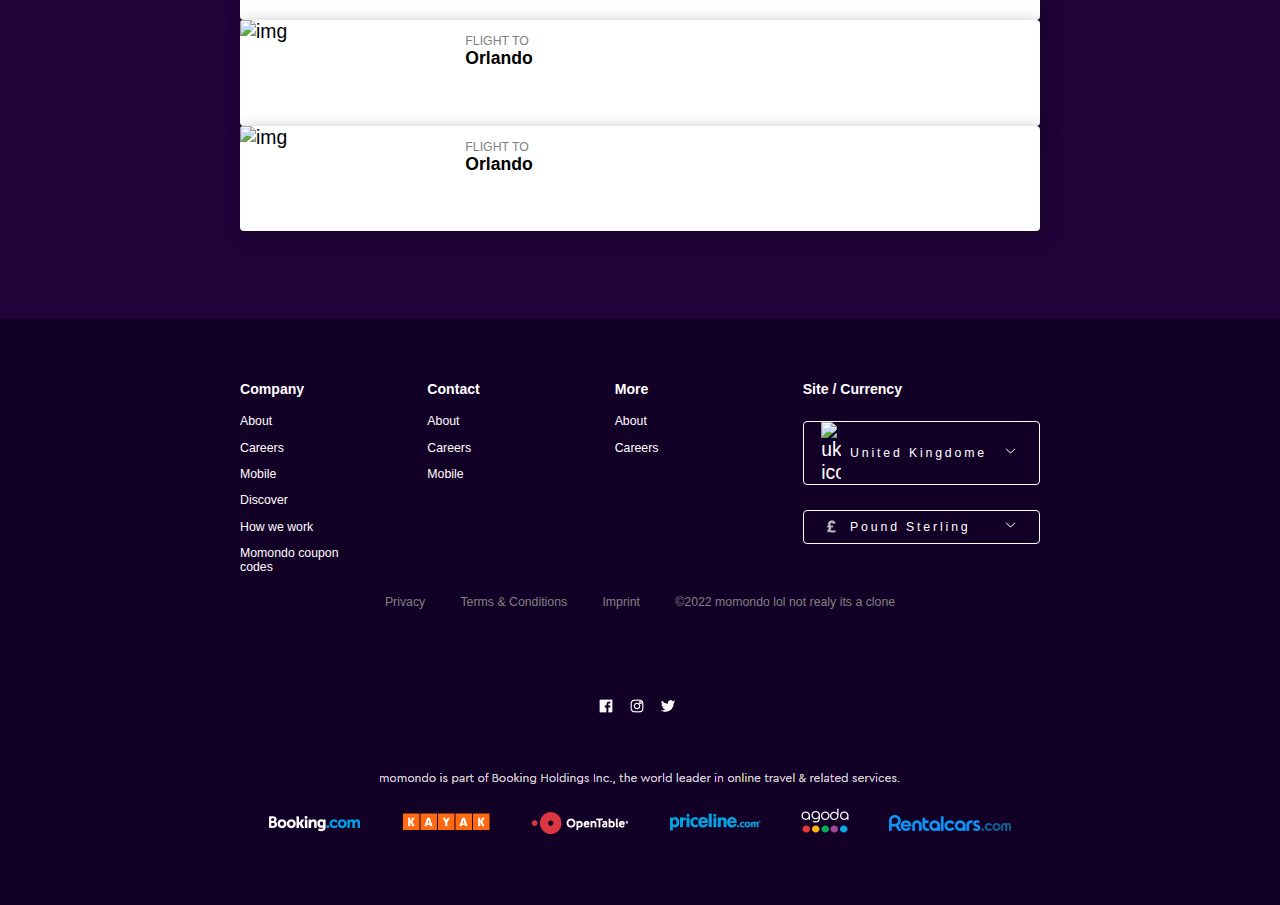
==== commit 060e681b: "more content added to frontpage" ====
--- a/index.html
+++ b/index.html
@@ -389,19 +389,21 @@
             </form>
         </div>
 
-        <!-- <div class="center_container">
+        <div class="center_container">
             <div class="card">
-                <img src="https://www.momondo.com/rimg/dimg/43/4b/72c43e11-city-2258-17a3a42c3ab.jpg?crop=true&height=312"
+                <img src="https://www.momondo.co.uk/rimg/kimg/a/suppliers/7002899/21615c24171ef066.jpg?crop=true&height=365"
                     alt="img" />
-                <h4>Fantastiske september destinationer</h4>
-                <p class="mt1">
-                    Lorem ipsum dolor sit, amet consectetur adipisicing elit. Dolore
-                    numquam velit cumque ex, animi dignissimos odit veniam libero
-                    excepturi id voluptates dolorem sit.
-                </p>
-                <button>Read more</button>
-            </div>
-        </div> -->
+                <div class="flex_grow">
+                    <div>
+                        <h4>Live Happy and soar off this summer</h4>
+                        <p>
+                            Calling all sun and deal seekers! Get first dibs on flights available until April 2024
+                        </p>
+                    </div>
+                    <button>Book Now</button>
+                </div>
+            </div>
+        </div>
         <div class="center_container">
             <div id="why_momondo">
                 <h2>Here’s why travellers choose momondo</h2>
@@ -468,7 +470,7 @@
         </div>
         <div class="center_container">
             <div id="inspiration">
-                <div class="flex">
+                <div class="txt_and_button">
                     <div>
                         <h2>Travel inspiration</h2>
                         <p>Our latest travel tips, expert hacks and industry insights to help make your journey one to
@@ -476,26 +478,95 @@
                     </div>
                     <button type="button" class="button_type_4">More inspiration</button>
                 </div>
-
-            </div>
-        </div>
-        <div id="img_slide">
-            <div class="img_slide_elm">
-                <div class="slide_img_sprite img_one"></div>
-                <div>
-                    <b>Coronavirus update: What do the US travel restrictions mean for me?</b>
-                    <p>May 6, 2020 - 3 min</p>
-                </div>
-            </div>
-            <div class="img_slide_elm">
-                <div class="slide_img_sprite img_two"></div>
-                <div>
-                    <b>What to know about coronavirus (COVID-19) and travel</b>
-                    <p>Jan 7, 2021 - 2 min</p>
-                </div>
-            </div>
-
-        </div>
+                <div id="img_slide">
+                    <div class="img_slide_elm">
+                        <div class="slide_img_sprite img_one"></div>
+                        <div>
+                            <b>Coronavirus update: What do the US travel restrictions mean for me?</b>
+                            <p>May 6, 2020 - 3 min</p>
+                        </div>
+                    </div>
+                    <div class="img_slide_elm">
+                        <div class="slide_img_sprite img_two"></div>
+                        <div>
+                            <b>What to know about coronavirus (COVID-19) and travel</b>
+                            <p>Jan 7, 2021 - 2 min</p>
+                        </div>
+                    </div>
+                    <div class="img_slide_elm">
+                        <div class="slide_img_sprite img_three"></div>
+                        <div>
+                            <b>Coronavirus update: What do the US travel restrictions mean for me?</b>
+                            <p>May 6, 2020 - 3 min</p>
+                        </div>
+                    </div>
+                    <div class="img_slide_elm">
+                        <div class="slide_img_sprite img_four"></div>
+                        <div>
+                            <b>What to know about coronavirus (COVID-19) and travel</b>
+                            <p>Jan 7, 2021 - 2 min</p>
+                        </div>
+                    </div>
+
+                </div>
+            </div>
+        </div>
+
+
+
+
+
+
+        <div class="center_container">
+            <div class="above_flight_to_shortcut_container">
+                <h3>Trending cities</h3>
+                <p>The most searched for cities on momondo</p>
+            </div>
+            <div class="flight_to_shortcut_container">
+                <div class="flight_to_card">
+                    <div class="left">
+                        <img src="https://content.r9cdn.net/rimg/dimg/b0/34/b3ba72de-city-9900-16ed2ee666d.jpg?width=300&height=150&xhint=2566&yhint=1884&crop=true"
+                            alt="img" />
+                    </div>
+                    <div class="right">
+                        <h5>FLIGHT TO</h5>
+                        <p>Orlando</p>
+                    </div>
+                </div>
+
+                <div class="flight_to_card">
+                    <div class="left">
+                        <img src="https://content.r9cdn.net/rimg/dimg/b0/34/b3ba72de-city-9900-16ed2ee666d.jpg?width=300&height=150&xhint=2566&yhint=1884&crop=true"
+                            alt="img" />
+                    </div>
+                    <div class="right">
+                        <h5>FLIGHT TO</h5>
+                        <p>Orlando</p>
+                    </div>
+                </div>
+                <div class="flight_to_card">
+                    <div class="left">
+                        <img src="https://content.r9cdn.net/rimg/dimg/b0/34/b3ba72de-city-9900-16ed2ee666d.jpg?width=300&height=150&xhint=2566&yhint=1884&crop=true"
+                            alt="img" />
+                    </div>
+                    <div class="right">
+                        <h5>FLIGHT TO</h5>
+                        <p>Orlando</p>
+                    </div>
+                </div>
+                <div class="flight_to_card">
+                    <div class="left">
+                        <img src="https://content.r9cdn.net/rimg/dimg/b0/34/b3ba72de-city-9900-16ed2ee666d.jpg?width=300&height=150&xhint=2566&yhint=1884&crop=true"
+                            alt="img" />
+                    </div>
+                    <div class="right">
+                        <h5>FLIGHT TO</h5>
+                        <p>Orlando</p>
+                    </div>
+                </div>
+            </div>
+        </div>
+
     </main>
     <footer>
         <div class="center_container">
--- a/css_app.css
+++ b/css_app.css
@@ -8,7 +8,7 @@
 
 body {
   width: 100%;
-  height: 100vh;
+  height: 100%;
   background: rgba(33, 3, 58, 1);
   overflow-x: hidden;
 }
@@ -163,9 +163,10 @@
   top: 3.6rem;
   left: -200vw;
   width: 200vw;
-  height: 100vh;
+  height: 100%;
   z-index: 100;
   transition: 0.2s linear;
+  position: fixed;
 }
 
 #menu_container.active {
@@ -175,7 +176,7 @@
 #menu_container #menu {
   /* width: 300px; */
   width: 97vw;
-  height: 100vh;
+  height: 100%;
   padding: 0.5rem;
   color: white;
   background: rgba(33, 3, 58, 1);
@@ -202,14 +203,18 @@
   background: #e1d9e8;
   color: rgba(33, 3, 58, 1);
 }
+#menu_container #menu .menu_item:hover p {
+  color: rgba(33, 3, 58, 1);
+}
 
 .current_page {
   background: #e1d9e8 !important;
-  color: rgba(33, 3, 58, 1) !important;
+  color: rgba(33, 3, 58, 1) !important ;
 }
 
 .current_page p {
   font-weight: 700;
+  color: rgba(33, 3, 58, 1) !important ;
 }
 
 .current_page svg {
@@ -246,6 +251,13 @@
   width: 100%;
   height: 3.6rem;
   background: rgba(33, 3, 58, 1);
+  position: fixed;
+  z-index: 100;
+  top: 0;
+}
+
+main {
+  margin-top: 3.6rem;
 }
 
 nav #logo_container {
@@ -463,7 +475,7 @@
   margin: 1rem 1rem 1rem 0;
 }
 
-/* main#index .card {
+main#index .card {
   margin-top: 3rem;
   border: 1px solid #572981;
   border-radius: 6px;
@@ -474,6 +486,8 @@
   width: 100%;
   border-top-left-radius: 6px;
   border-top-right-radius: 6px;
+  /*  max-height: 350px; */
+  /*  object-fit: cover; */
 }
 main#index .card button {
   all: unset;
@@ -484,6 +498,7 @@
   width: 6rem;
   font-size: 0.9rem;
   font-weight: 700;
+  text-align: center;
 }
 
 main#index .card h4,
@@ -491,9 +506,23 @@
 main#index .card button {
   margin: 1rem;
   color: white !important;
-} */
+}
+
+main#index .card p {
+  font-size: 0.9rem;
+}
+
 main#index #inspiration {
   padding-top: 2.5rem;
+}
+main#index #inspiration .txt_and_button {
+  display: grid;
+  grid-template-columns: 2fr 1fr;
+  align-items: center;
+}
+
+main#index #inspiration .txt_and_button button {
+  height: 1rem;
 }
 main#index #inspiration h2 {
   padding-bottom: 0.2rem;
@@ -512,15 +541,22 @@
 main#index #img_slide {
   display: grid;
   grid-auto-flow: column;
-  /*  overflow-x: hidden; */
-  /*   transform: translateX(-350px); */
+  gap: 1rem;
+  overflow-x: scroll;
+  padding-bottom: 1rem;
+}
+
+main#index #img_slide::-webkit-scrollbar {
+  background: rgba(153, 153, 153, 0);
+}
+
+main#index #img_slide::-webkit-scrollbar-thumb {
+  background: rgb(255, 255, 255);
+  border-radius: 6px;
 }
 
 main#index #img_slide .img_slide_elm p {
   font-size: 0.8rem;
-}
-main#index #img_slide .img_slide_elm {
-  margin: 0 1rem;
 }
 
 main#index #img_slide .slide_img_sprite {
@@ -536,6 +572,66 @@
 }
 main#index #img_slide .slide_img_sprite.img_two {
   background-image: url("https://www.momondo.co.uk/discover/wp-content/uploads/sites/250/2020/03/THEME_FLIGHT_GettyImages-909335900_1500px-1024x1024.jpg");
+}
+main#index #img_slide .slide_img_sprite.img_three {
+  background-image: url("https://www.momondo.co.uk/discover/wp-content/uploads/sites/250/2020/02/bhutan-temple-feature.jpg");
+}
+main#index #img_slide .slide_img_sprite.img_four {
+  background-image: url("https://www.momondo.co.uk/discover/wp-content/uploads/sites/250/2020/02/DEST_NORWAY_LOFOTEN_GettyImages-1050245738_Universal_Within-usage-period_37137-1024x1024.jpg");
+}
+.above_flight_to_shortcut_container {
+  text-align: center;
+  margin: 3rem 0 2rem 0;
+}
+
+.above_flight_to_shortcut_container h3 {
+  font-size: 1.2rem;
+  padding-bottom: 0.9rem;
+  color: white;
+}
+.above_flight_to_shortcut_container p {
+  font-size: 0.8rem;
+  color: #a79bb2;
+}
+main#index #trending_cities,
+main#index #trending_countries {
+  display: grid;
+  gap: 1rem;
+  margin-top: 1rem;
+}
+main#index .flight_to_shortcut_container .flight_to_card {
+  background: white;
+  color: black;
+  display: flex;
+  align-items: flex-start;
+  /* margin: 1rem; */
+  border-radius: 4px;
+  height: 6rem;
+  box-shadow: 3px 4px 17px 0px rgba(0, 0, 0, 0.323);
+}
+
+main#index .flight_to_shortcut_container .flight_to_card h5 {
+  color: gray;
+  padding: 1rem;
+  padding: 0;
+  margin: 0.8rem 1rem 0 0.8rem;
+  font-size: 0.7rem;
+  font-weight: 100;
+}
+main#index .flight_to_shortcut_container .flight_to_card p {
+  padding-top: 0;
+  margin: 0rem 0 0 0.8rem;
+  font-weight: 700;
+  font-size: 1rem;
+  color: #000000;
+}
+main#index .flight_to_shortcut_container .flight_to_card .left {
+  width: 12rem;
+}
+main#index .flight_to_shortcut_container .flight_to_card img {
+  width: 100%;
+  border-top-left-radius: 3px;
+  border-bottom-left-radius: 3px;
 }
 
 div#flights-search {
@@ -1114,6 +1210,11 @@
   }
 }
 @media screen and (min-width: 750px) {
+  .flex_grow {
+    display: flex;
+    align-items: center;
+    justify-content: space-between;
+  }
   nav #admin_dropdown {
     right: 6.5rem;
   }
@@ -1121,6 +1222,15 @@
     text-align: left !important;
     padding-left: 0 !important;
     font-size: 1.8rem;
+  }
+  main#index #trending_cities,
+  main#index #trending_countries {
+    display: grid;
+    grid-template-columns: 1fr 1fr;
+  }
+  main#index #trending_cities .flight_to_card,
+  main#index #trending_countries .flight_to_card {
+    width: 100%;
   }
   .toggle_700 {
     display: block;
@@ -1234,6 +1344,15 @@
     margin: 0;
   }
 
+  main#index #inspiration .txt_and_button {
+    grid-template-columns: 5fr 1fr;
+  }
+
+  main#index #img_slide .slide_img_sprite {
+    width: 100%;
+    height: 250px;
+  }
+
   #flight_form #from_to_container {
     padding-bottom: 0.3rem;
   }
@@ -1345,4 +1464,10 @@
   main#flight_main div#flights-search > * {
     grid-column: 2;
   }
-}
+
+  main#index #trending_cities,
+  main#index #trending_countries {
+    display: grid;
+    grid-template-columns: 1fr 1fr 1fr;
+  }
+}
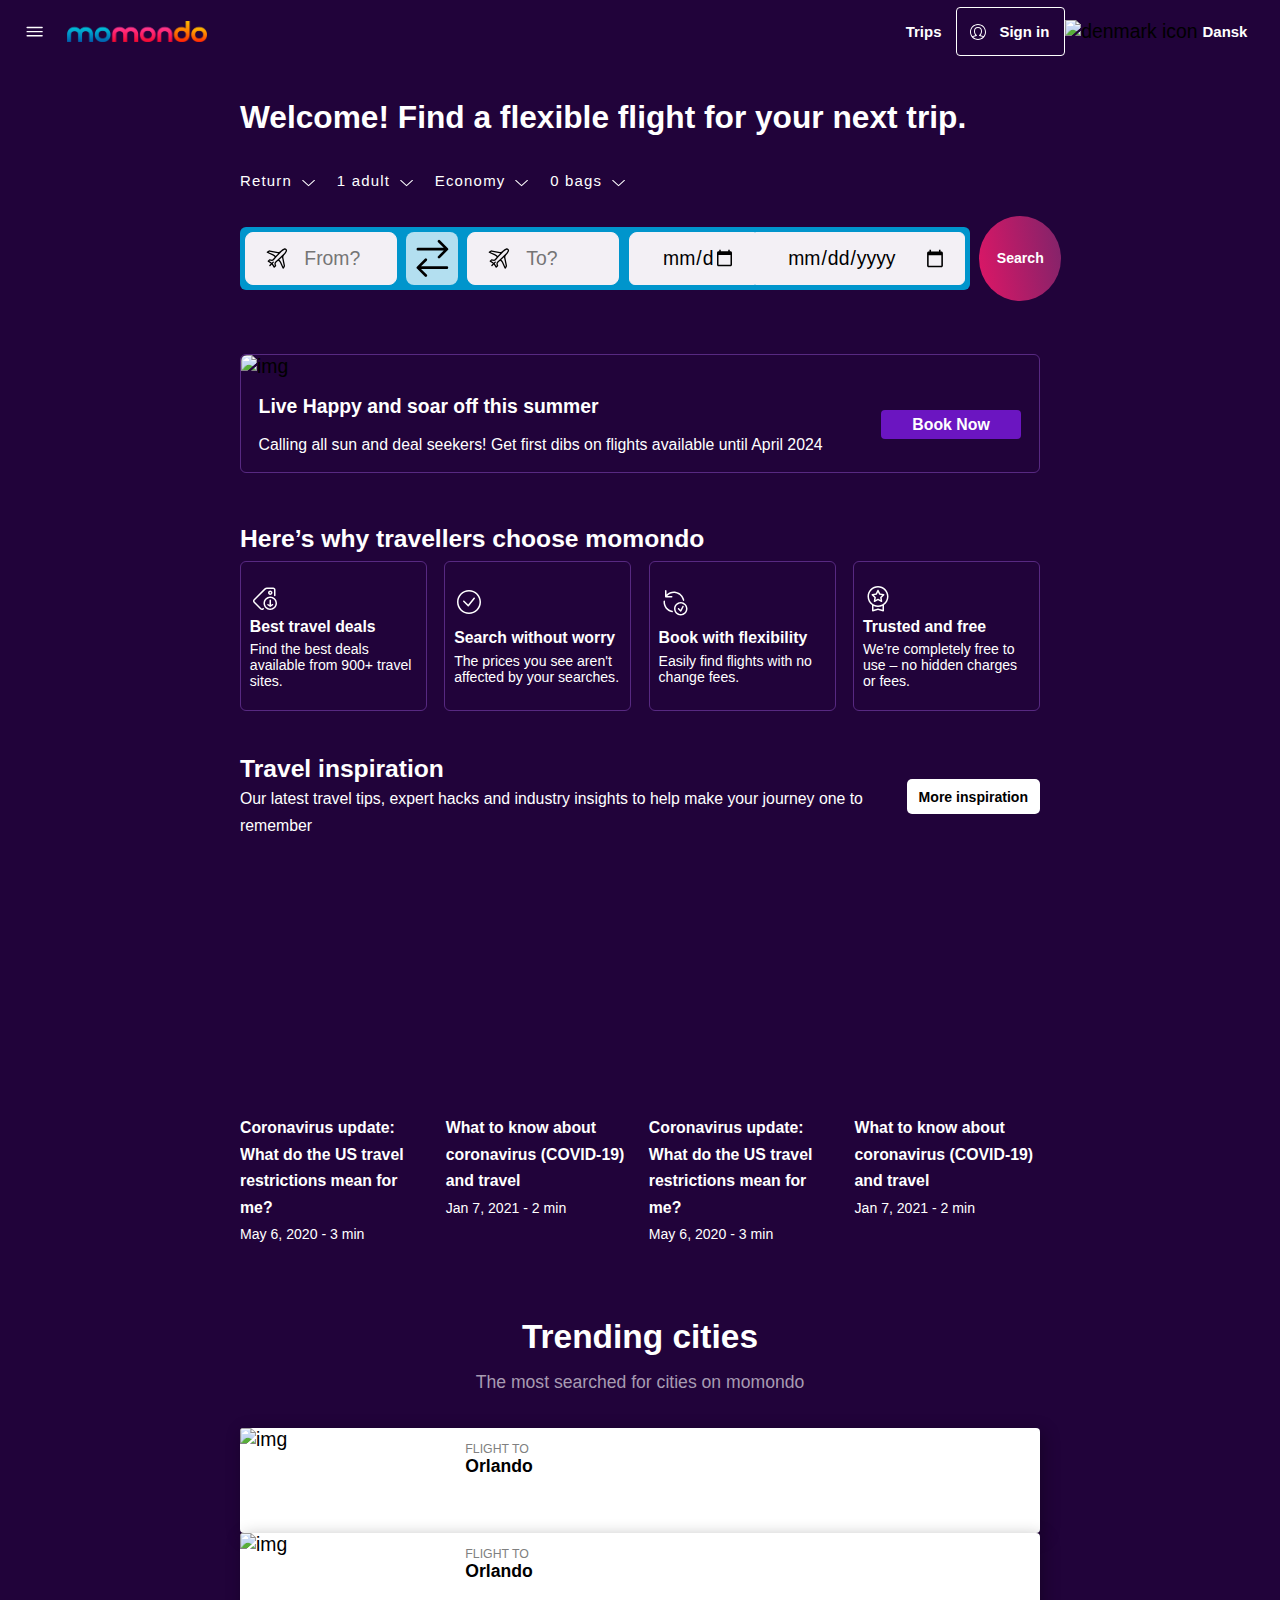
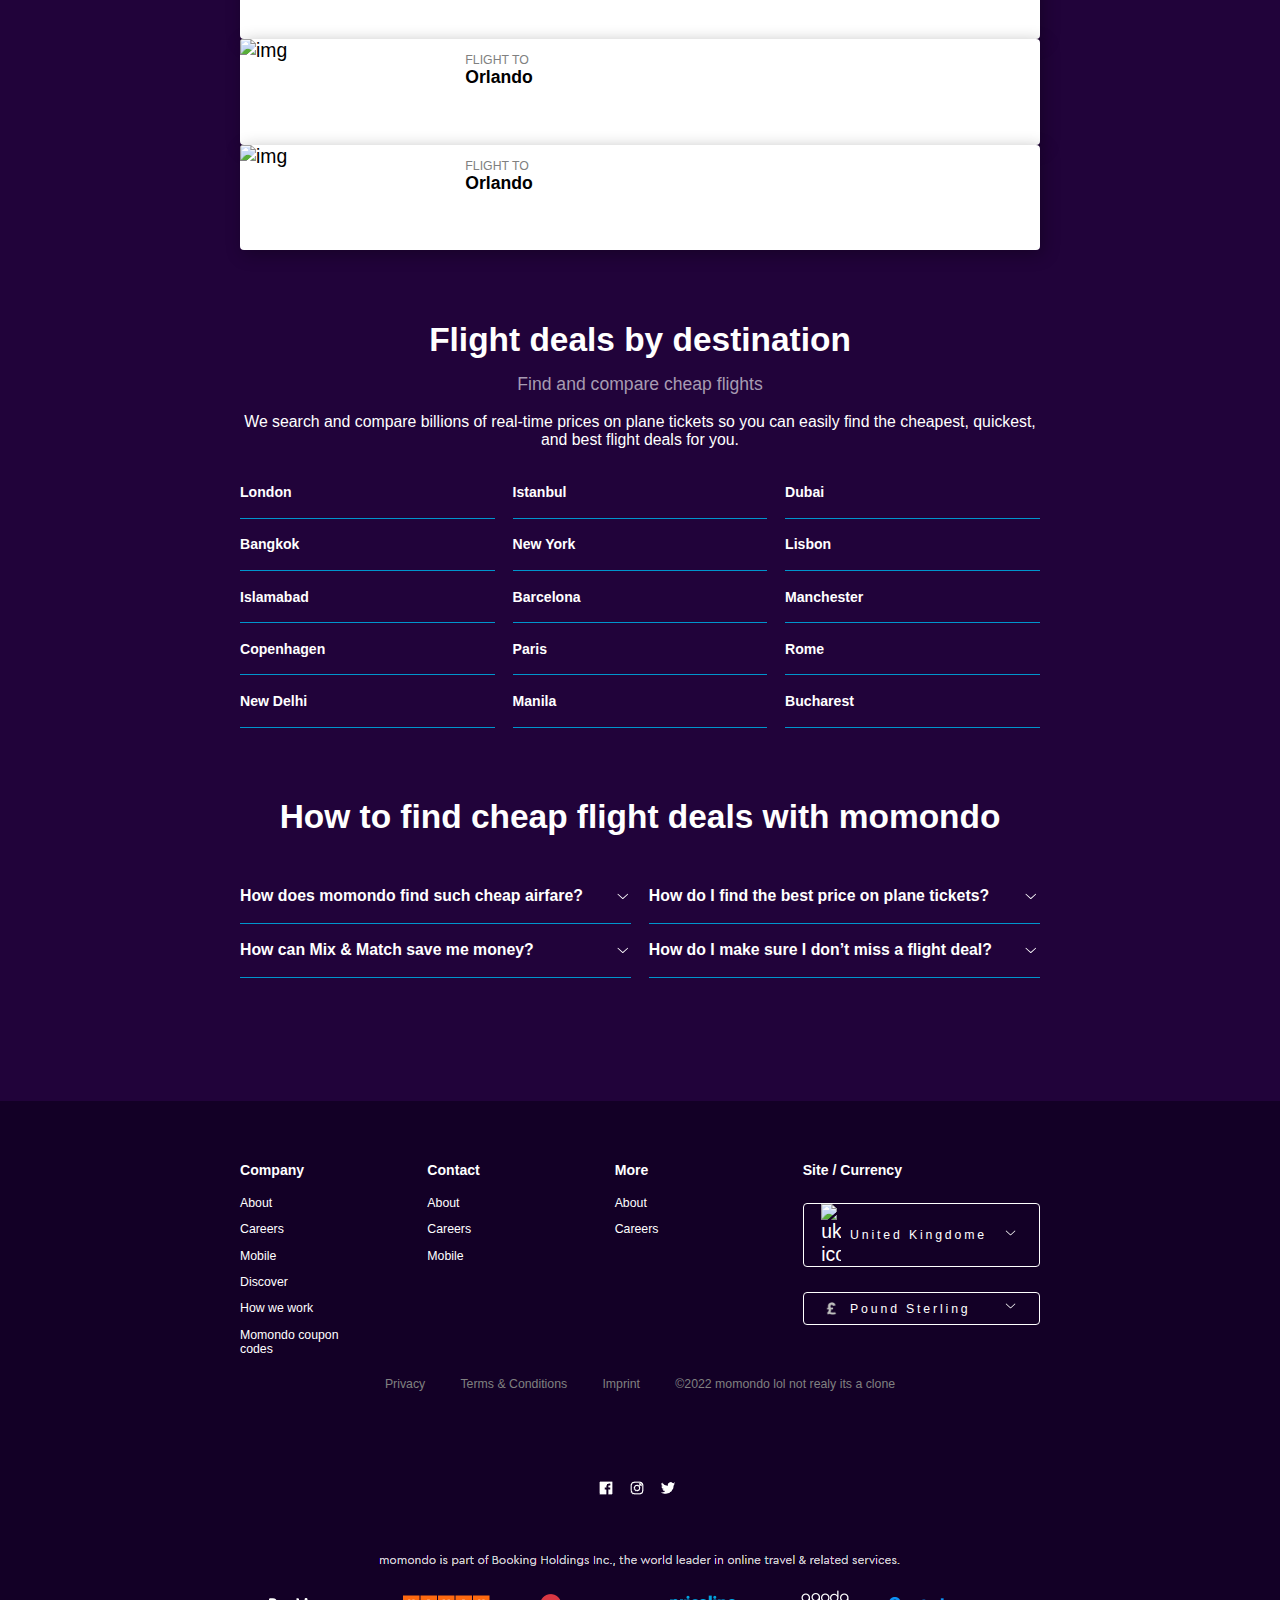
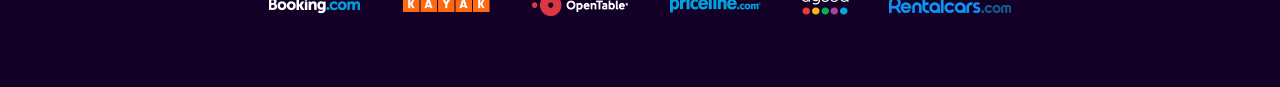
==== commit 0a0cf621: "content on front page done" ====
--- a/index.html
+++ b/index.html
@@ -567,6 +567,69 @@
             </div>
         </div>
 
+        <div class="center_container">
+            <div class="flight_deals_container">
+                <h3>Flight deals by destination</h3>
+                <p>Find and compare cheap flights</p>
+                <p class="p2">We search and compare billions of real-time prices on plane tickets so you can easily find
+                    the
+                    cheapest, quickest, and best flight deals for you.</p>
+                <div class="fligt_deals">
+                    <a>London</a>
+                    <a>Istanbul</a>
+                    <a>Dubai</a>
+                    <a>Bangkok</a>
+                    <a>New York</a>
+                    <a>Lisbon</a>
+                    <a>Islamabad</a>
+                    <a>Barcelona</a>
+                    <a>Manchester</a>
+                    <a>Copenhagen</a>
+                    <a>Paris</a>
+                    <a>Rome</a>
+                    <a>New Delhi</a>
+                    <a>Manila</a>
+                    <a>Bucharest</a>
+                </div>
+                <h3>How to find cheap flight deals with momondo</h3>
+                <div class="fligt_deals fat">
+                    <a>How does momondo find such cheap airfare?
+                        <svg style="width:1rem;fill:white;margin-left:6px;" xmlns="http://www.w3.org/2000/svg"
+                            viewBox="0 0 200 200">
+                            <path
+                                d="M100 135a4.99 4.99 0 0 1-3.363-1.3l-55-50a5 5 0 1 1 6.727-7.399L100 123.243L151.637 76.3a5 5 0 1 1 6.726 7.399l-55 50A4.986 4.986 0 0 1 100 135z">
+                            </path>
+                        </svg>
+                    </a>
+
+                    <a>How do I find the best price on plane tickets?
+                        <svg style="width:1rem;fill:white;margin-left:6px;" xmlns="http://www.w3.org/2000/svg"
+                            viewBox="0 0 200 200">
+                            <path
+                                d="M100 135a4.99 4.99 0 0 1-3.363-1.3l-55-50a5 5 0 1 1 6.727-7.399L100 123.243L151.637 76.3a5 5 0 1 1 6.726 7.399l-55 50A4.986 4.986 0 0 1 100 135z">
+                            </path>
+                        </svg>
+                    </a>
+                    <a>How can Mix & Match save me money?
+                        <svg style="width:1rem;fill:white;margin-left:6px;" xmlns="http://www.w3.org/2000/svg"
+                            viewBox="0 0 200 200">
+                            <path
+                                d="M100 135a4.99 4.99 0 0 1-3.363-1.3l-55-50a5 5 0 1 1 6.727-7.399L100 123.243L151.637 76.3a5 5 0 1 1 6.726 7.399l-55 50A4.986 4.986 0 0 1 100 135z">
+                            </path>
+                        </svg>
+                    </a>
+                    <a>How do I make sure I don’t miss a flight deal?
+                        <svg style="width:1rem;fill:white;margin-left:6px;" xmlns="http://www.w3.org/2000/svg"
+                            viewBox="0 0 200 200">
+                            <path
+                                d="M100 135a4.99 4.99 0 0 1-3.363-1.3l-55-50a5 5 0 1 1 6.727-7.399L100 123.243L151.637 76.3a5 5 0 1 1 6.726 7.399l-55 50A4.986 4.986 0 0 1 100 135z">
+                            </path>
+                        </svg>
+                    </a>
+                </div>
+            </div>
+        </div>
+
     </main>
     <footer>
         <div class="center_container">
--- a/css_app.css
+++ b/css_app.css
@@ -579,17 +579,20 @@
 main#index #img_slide .slide_img_sprite.img_four {
   background-image: url("https://www.momondo.co.uk/discover/wp-content/uploads/sites/250/2020/02/DEST_NORWAY_LOFOTEN_GettyImages-1050245738_Universal_Within-usage-period_37137-1024x1024.jpg");
 }
-.above_flight_to_shortcut_container {
+.above_flight_to_shortcut_container,
+.flight_deals_container {
   text-align: center;
   margin: 3rem 0 2rem 0;
 }
 
-.above_flight_to_shortcut_container h3 {
+main#index .above_flight_to_shortcut_container h3,
+main#index .flight_deals_container h3 {
   font-size: 1.2rem;
   padding-bottom: 0.9rem;
   color: white;
 }
-.above_flight_to_shortcut_container p {
+.above_flight_to_shortcut_container p,
+main#index .flight_deals_container p {
   font-size: 0.8rem;
   color: #a79bb2;
 }
@@ -634,9 +637,51 @@
   border-bottom-left-radius: 3px;
 }
 
-div#flights-search {
+main#index .flight_deals_container {
+  padding: 0 2rem;
+}
+
+main#index .flight_deals_container h3 {
+  margin-top: 4rem;
+}
+
+/* main#index .flight_deals_container h3 div#flights-search {
   background-color: #150127;
-}
+} */
+
+main#index .flight_deals_container .p2 {
+  padding-top: 1rem;
+  color: white;
+  font-size: 0.9rem;
+}
+main#index .flight_deals_container .fligt_deals {
+  text-align: start !important;
+  color: white;
+  display: grid;
+  padding-top: 1rem;
+}
+main#index .flight_deals_container .fligt_deals a {
+  font-size: 0.8rem;
+  font-weight: 700;
+  padding: 1rem 0;
+  border-bottom: 1px #0095cc solid;
+  cursor: pointer;
+}
+
+main#index .flight_deals_container .fligt_deals.fat a {
+  font-size: 0.9rem;
+  display: flex;
+  justify-content: space-between;
+}
+main#index .flight_deals_container .fligt_deals.fat a:hover {
+  text-decoration: none;
+}
+
+main#index .flight_deals_container .fligt_deals a:hover {
+  text-decoration: underline;
+}
+
+/*INDEX END*/
 main#flight_main div#flights-search {
   padding: 2rem 3rem;
 }
@@ -1232,6 +1277,17 @@
   main#index #trending_countries .flight_to_card {
     width: 100%;
   }
+
+  main#index .above_flight_to_shortcut_container h3,
+  main#index .flight_deals_container h3 {
+    font-size: 1.9rem;
+  }
+
+  .above_flight_to_shortcut_container p,
+  main#index .flight_deals_container p {
+    font-size: 1rem;
+  }
+
   .toggle_700 {
     display: block;
   }
@@ -1352,6 +1408,18 @@
     width: 100%;
     height: 250px;
   }
+  main#index .flight_deals_container {
+    padding: 0;
+  }
+  main#index .flight_deals_container .fligt_deals {
+    grid-template-columns: 1fr 1fr 1fr;
+    gap: 0 1rem;
+  }
+
+  main#index .flight_deals_container .fligt_deals.fat {
+    grid-template-columns: 1fr 1fr;
+    gap: 0 1rem;
+  }
 
   #flight_form #from_to_container {
     padding-bottom: 0.3rem;
